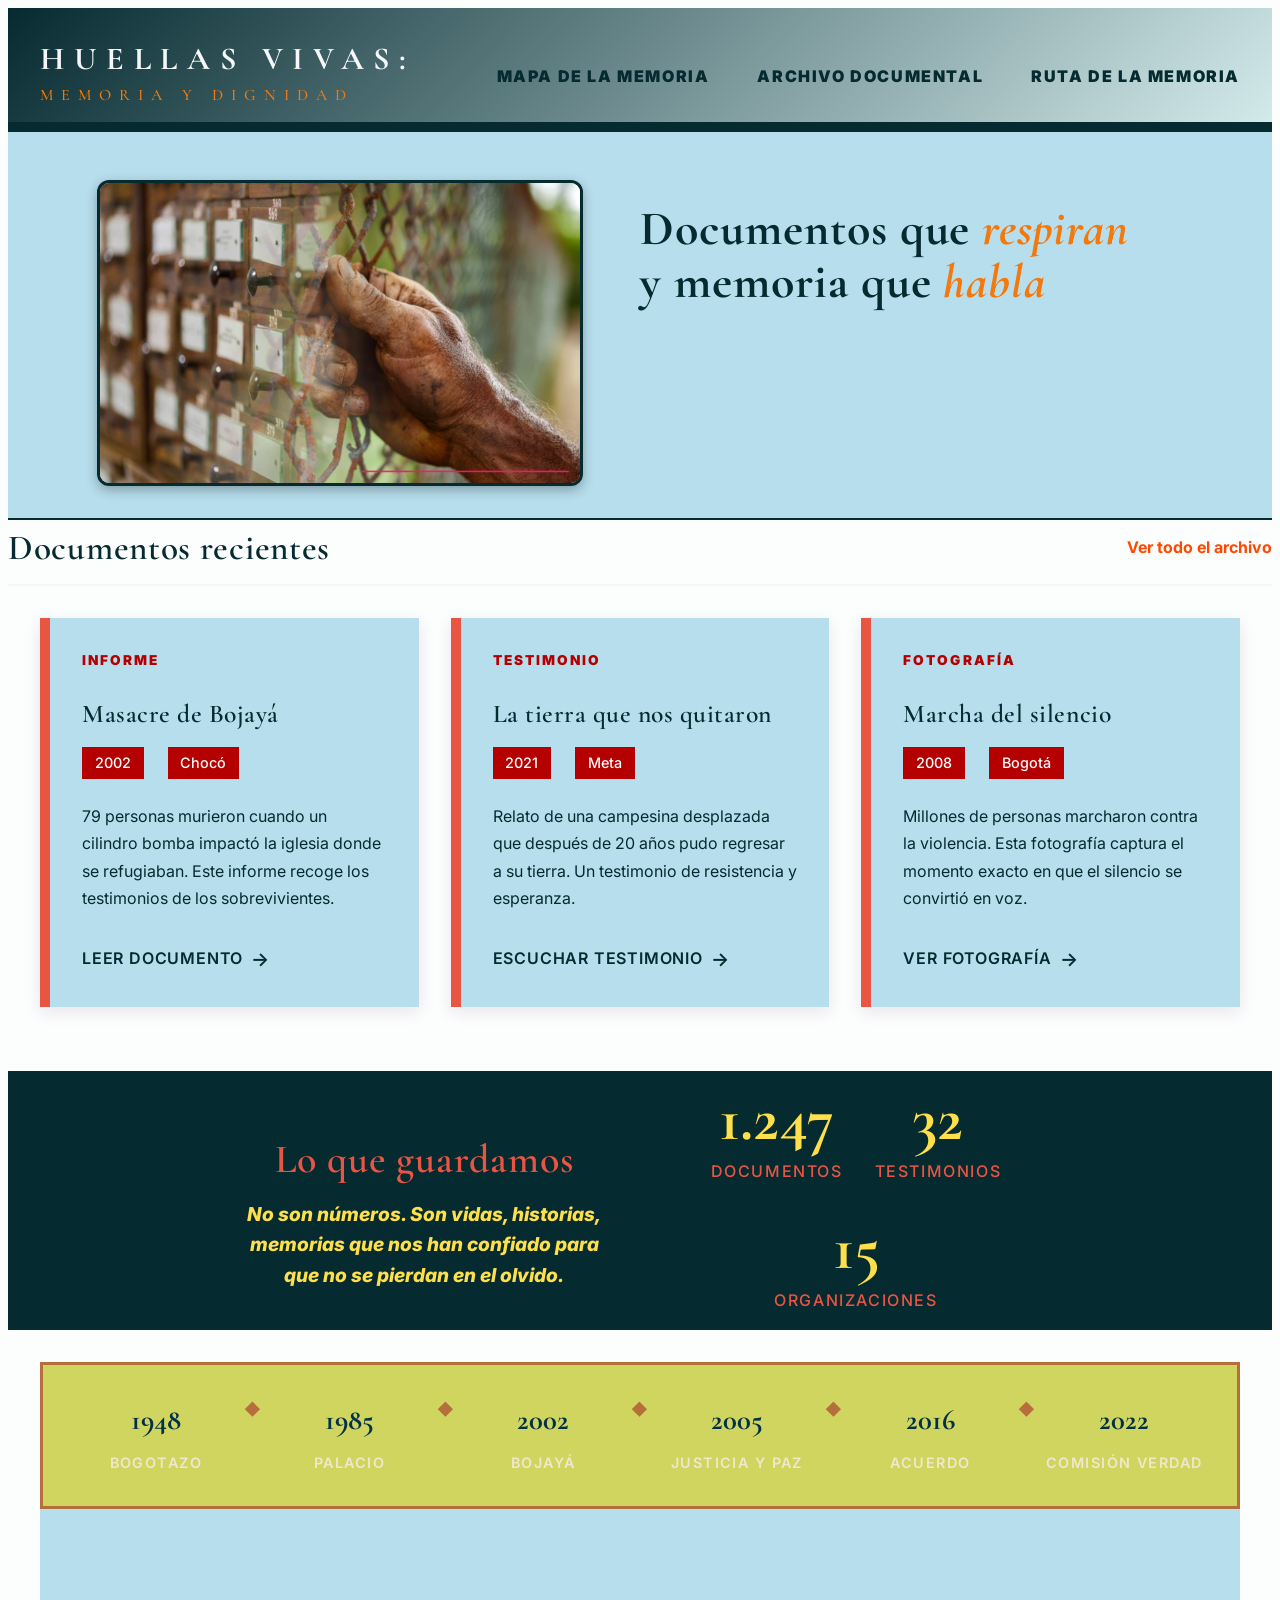
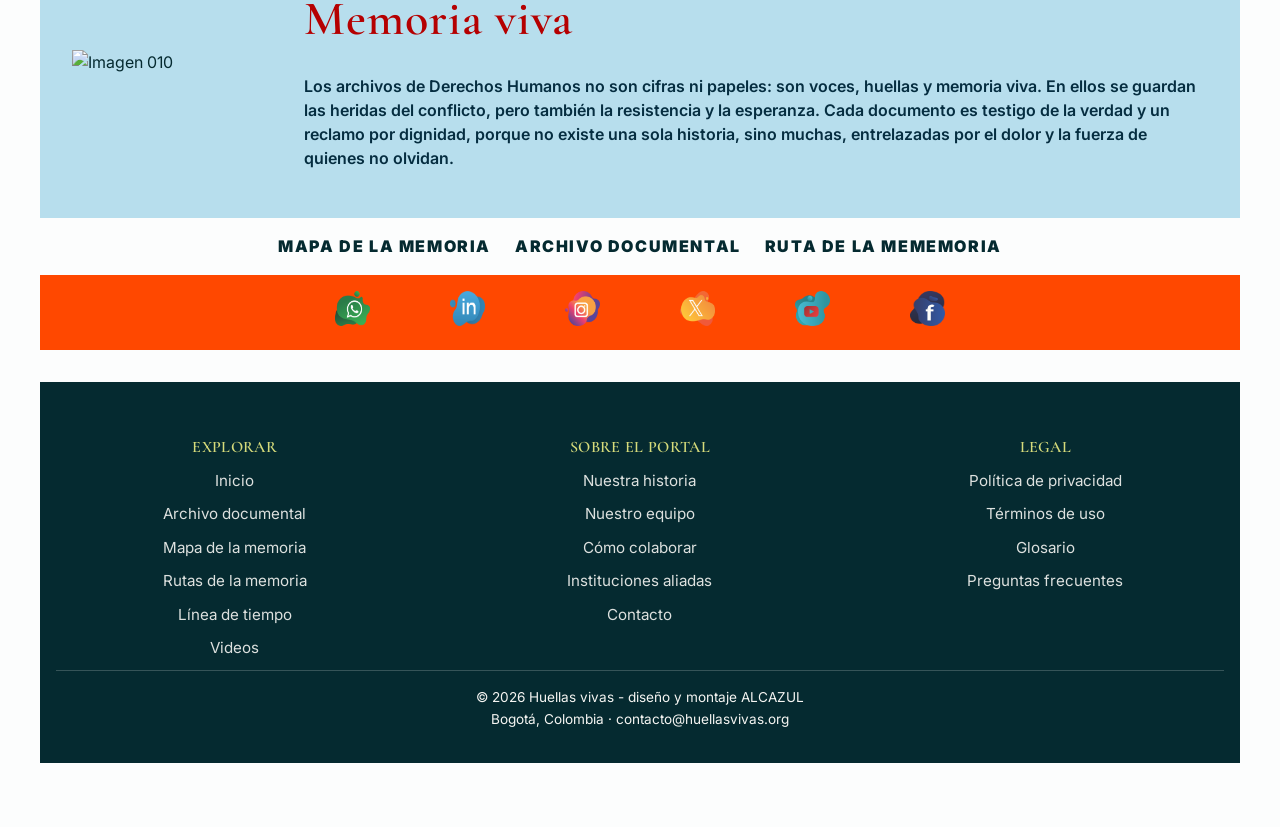
==== index.html @ dc78fbd4 "Add files via upload" ====
<!DOCTYPE html>
<html lang="es">
<head>
    <meta charset="UTF-8">
    <meta name="viewport" content="width=device-width, initial-scale=1.0">
    <title>HUELLAS VIVAS:· memoria y dignidad</title>
      <!-- Aquí SE ENLAZA archivo externo de estilos -->
    <link rel="stylesheet" href="css/estilo.css">

    <!-- Fuentes -->
    <link rel="preconnect" href="https://fonts.googleapis.com">
    <link rel="preconnect" href="https://fonts.gstatic.com" crossorigin>
    <link href="https://fonts.googleapis.com/css2?family=Cormorant+Garamond:wght@400;500;600;700&family=Inter:wght@400;500;600&display=swap" rel="stylesheet">
    

</head>
<body>
<header>
    <div class="logo">
        HUELLAS VIVAS:
        <span>memoria y dignidad</span>
    </div>
    <nav>
        <ul>
            <li><a href="MAPA_MEMORIA.html">MAPA DE LA MEMORIA</a></li>
            <li><a href="ARCHIVO_DOCUMENTAL.html">ARCHIVO DOCUMENTAL</a></li>
            <li><a href="RUTA_MEMORIA.html">RUTA DE LA MEMORIA</a></li>
            
            
        </ul>
    </nav>
</header>

<!-- seccion 1 imagen y tetxo  -->
<section class="hero">
  <div id="contenedor">
    <div>
      <p>
        <img src="assets/imagenes/000.jpg" alt="Imagen portada"
             style="width:80%; height:auto; display:block; margin:0 auto;
                    border:3px solid #052a30; border-radius:12px;
                    box-shadow:0 4px 12px rgba(0,0,0,0.3);
                    transition:transform 0.4s, box-shadow 0.4s;"
             onmouseover="this.style.transform='scale(1.05)'; this.style.boxShadow='0 8px 20px rgba(0,0,0,0.4)'"
             onmouseout="this.style.transform='scale(1)'; this.style.boxShadow='0 4px 12px rgba(0,0,0,0.3)'">
      </p>
    </div>
    <div class="hero-col hero-titulo">
      <h1>Documentos que <i>respiran</i><br> y memoria que <i>habla</i></h1>
    </div>
  </div>
</section>

<style>
.hero {
  background: #b7deed;
  padding: 2rem 2rem 1rem 2rem;
  max-width: 1400px;
  margin: 0 auto;
  display: flex;
  justify-content: space-between;
  align-items: flex-end;
  border-bottom: 2px solid #052a30;
}
</style>



<!-- seccion documentos recientes -->
<section class="documentos-recientes" style="margin-bottom:1rem; padding-bottom:1rem;">
  <!-- Encabezado con título a la izquierda y enlace a la derecha -->
  <div style="display:flex; justify-content:space-between; align-items:center;">
    <h2 style="margin:0;">Documentos recientes</h2>
    <a href="ARCHIVO_DOCUMENTAL.html" style="text-decoration:none; font-weight:bold; color:#ff4800;">
      Ver todo el archivo
    </a>
  </div>

  <!-- Línea blanca debajo -->
  <div style="border-bottom:2px solid #f5f5f2; margin:0.5rem 0;"></div>
        
        <div class="grid-documentos" 
     style="display:grid; grid-template-columns:repeat(3, 1fr); gap:2rem; max-width:1200px; margin:2rem auto;">
    
    <article class="tarjeta-papel">
        <div class="tipo-documento">Informe</div>
        <h3>Masacre de Bojayá</h3>
        <div class="metadata">
            <span>2002</span>
            <span>Chocó</span>
        </div>
        <p class="descripcion">79 personas murieron cuando un cilindro bomba impactó la iglesia donde se refugiaban. Este informe recoge los testimonios de los sobrevivientes.</p>
        <a href="#" class="enlace-documento">leer documento</a>
    </article>
    
    <article class="tarjeta-papel">
        <div class="tipo-documento">Testimonio</div>
        <h3>La tierra que nos quitaron</h3>
        <div class="metadata">
            <span>2021</span>
            <span>Meta</span>
        </div>
        <p class="descripcion">Relato de una campesina desplazada que después de 20 años pudo regresar a su tierra. Un testimonio de resistencia y esperanza.</p>
        <a href="#" class="enlace-documento">escuchar testimonio</a>
    </article>
    
    <article class="tarjeta-papel">
        <div class="tipo-documento">Fotografía</div>
        <h3>Marcha del silencio</h3>
        <div class="metadata">
            <span>2008</span>
            <span>Bogotá</span>
        </div>
        <p class="descripcion">Millones de personas marcharon contra la violencia. Esta fotografía captura el momento exacto en que el silencio se convirtió en voz.</p>
        <a href="#" class="enlace-documento">ver fotografía</a>
    </article>
</div>

    </section>


<section class="memoria" style="margin-top:0; margin-bottom:1rem; padding:1rem 0; text-align:center;">
  <div class="memoria-contenido" style="max-width:800px; margin:0 auto;">
    
    <!-- Texto centrado -->
    <div class="memoria-texto" style="margin-bottom:1rem;">
      <h2 style="margin-bottom:0.5rem;">Lo que guardamos</h2>
      <p style="margin:0;">
        No son números. Son vidas, historias, memorias que nos han confiado para que no se pierdan en el olvido.
      </p>
    </div>
    
    <!-- Cifras centradas en fila -->
    <div class="memoria-cifras" style="display:flex; justify-content:center; gap:2rem; flex-wrap:wrap;">
      <div class="cifra-item" style="text-align:center;">
        <div class="cifra-numero" style="font-size:4rem; font-weight:bold;">1.247</div>
        <div class="cifra-etiqueta">documentos</div>
      </div>
      <div class="cifra-item" style="text-align:center;">
        <div class="cifra-numero" style="font-size:4rem; font-weight:bold;">32</div>
        <div class="cifra-etiqueta">testimonios</div>
      </div>
      <div class="cifra-item" style="text-align:center;">
        <div class="cifra-numero" style="font-size:4rem; font-weight:bold;">15</div>
        <div class="cifra-etiqueta">organizaciones</div>
      </div>
    </div>
    
  </div>
</section>


   <section class="timeline-simple" style="margin-top:0; padding-top:1rem;">
        <div class="hitos">
            <div class="hito">
                <div class="hito-ano">1948</div>
                <div class="hito-desc">Bogotazo</div>
            </div>
            <div class="hito">
                <div class="hito-ano">1985</div>
                <div class="hito-desc">Palacio</div>
            </div>
            <div class="hito">
                <div class="hito-ano">2002</div>
                <div class="hito-desc">Bojayá</div>
            </div>
            <div class="hito">
                <div class="hito-ano">2005</div>
                <div class="hito-desc">Justicia y Paz</div>
            </div>
            <div class="hito">
                <div class="hito-ano">2016</div>
                <div class="hito-desc">Acuerdo</div>
            </div>
            <div class="hito">
                <div class="hito-ano">2022</div>
                <div class="hito-desc">Comisión Verdad</div>
            </div>
        </div>

<section class="two-col-after-timeline" 
style="display:flex; flex-wrap:wrap; gap:2rem; align-items:center; background-color:#b7deed; padding:2rem;">

  <!-- Columna 1: Imagen con efecto hover -->
  <div class="col image-col" style="flex:1; max-width:200px; overflow:hidden;">
    <img src="assets/imagenes/010.jpg" alt="Imagen 010" 
         style="width:100%; height:auto; display:block; transition:transform 0.5s;" 
         onmouseover="this.style.transform='scale(1.05)'" 
         onmouseout="this.style.transform='scale(1)'" />
  </div>

  <!-- Columna 2: Texto -->
  <div class="col text-col" style="flex:2; color:#023047;">
    <h2 style="font-family:'Cormorant Garamond', serif; font-size:3rem; ; color:#b50001; margin-bottom:1rem;">
      Memoria viva
    </h2>
    <p style="font-size:1rem; line-height:1.5; ; color:#052d40; font-weight:600;">
     Los archivos de Derechos Humanos no son cifras ni papeles: son voces, huellas y memoria viva. 
     En ellos se guardan las heridas del conflicto, pero también la resistencia y la esperanza. 
     Cada documento es testigo de la verdad y un reclamo por dignidad, porque no existe una sola historia, sino muchas, entrelazadas por el dolor y la fuerza de quienes no olvidan.
    </p>
  </div>
</section>

  </div>

<section>

<nav class="barra-navegacion" style="text-align:center; margin:1rem 0;">
  <ul style="display:inline-flex; gap:1.5rem; list-style:none; padding:0; margin:0;">
    <li><a href="MAPA_MEMORIA.html">MAPA DE LA MEMORIA</a></li>
            <li><a href="ARCHIVO_DOCUMENTAL.html">ARCHIVO DOCUMENTAL</a></li>
            <li><a href="RUTA_MEMORIA.html">RUTA DE LA MEMEMORIA</a></li>
  </ul>
</nav>

<section style="padding:1rem; background:#ff4800;">
  <div style="display:flex; justify-content:center; align-items:center; gap:5rem;">
<a href="https://wa.me/tu-numero" target="_blank">
    <img src="assets/iconos/whats.png" alt="WhatsApp" style="width:35px; height:35px; transition:transform 0.3s;"
         onmouseover="this.style.transform='scale(1.2)'" 
         onmouseout="this.style.transform='scale(1)'">
</a>
   
<a href="https://www.linkedin.com/in/tu-perfil" target="_blank">
 <img src="assets/iconos/linkedin.png" alt="LinkedIn" style="width:35px; height:35px; transition:transform 0.3s;"
         onmouseover="this.style.transform='scale(1.2)'" 
         onmouseout="this.style.transform='scale(1)'">
</a>
<a href="https://www.instagram.com/tu-perfil" target="_blank">
    <img src="assets/iconos/insta.png" alt="Instagram" style="width:35px; height:35px; transition:transform 0.3s;"
         onmouseover="this.style.transform='scale(1.2)'" 
         onmouseout="this.style.transform='scale(1)'">
</a>
<a href="https://twitter.com/tu-perfil" target="_blank">
    <img src="assets/iconos/x.png" alt="X" style="width:35px; height:35px; transition:transform 0.3s;"
         onmouseover="this.style.transform='scale(1.2)'" 
         onmouseout="this.style.transform='scale(1)'">
</a>
<a href="https://www.youtube.com/tu-canal" target="_blank">
    <img src="assets/iconos/youtube.png" alt="YouTube" style="width:35px; height:35px; transition:transform 0.3s;"
         onmouseover="this.style.transform='scale(1.2)'" 
         onmouseout="this.style.transform='scale(1)'">
</a>
<a href="https://www.facebook.com/tu-perfil" target="_blank">
    <img src="assets/iconos/face.png" alt="Facebook" style="width:35px; height:35px; transition:transform 0.3s;"
         onmouseover="this.style.transform='scale(1.2)'" 
         onmouseout="this.style.transform='scale(1)'">
</a>
  </div>
</section>




<footer style="margin-top:2rem; padding:2rem 1rem;">
  <div class="footer-contenido" 
       style="max-width:1400px; margin:0 auto; display:flex; flex-wrap:wrap; justify-content:center; gap:3rem; text-align:center;">
    

    <!-- Bloque Explorar -->
    <div class="footer-enlaces" style="flex:1; min-width:200px;">
      <h4 style="margin-bottom:0.5rem; font-size:1rem; color: #d6db7b;;">EXPLORAR</h4>
      <ul style="list-style:none; padding:0; margin:0; line-height:1.4;">
        <li><a href="#">Inicio</a></li>
        <li><a href="#">Archivo documental</a></li>
        <li><a href="#">Mapa de la memoria</a></li>
        <li><a href="#">Rutas de la memoria</a></li>
        <li><a href="#">Línea de tiempo</a></li>
        <li><a href="#">Videos</a></li>
      </ul>
    </div>
    
    <!-- Bloque Sobre el proyecto -->
    <div class="footer-enlaces" style="flex:1; min-width:200px;">
      <h4 style="margin-bottom:0.5rem; font-size:1rem; color:#d6db7b;">SOBRE EL PORTAL</h4>
      <ul style="list-style:none; padding:0; margin:0; line-height:1.4;">
        <li><a href="#">Nuestra historia</a></li>
        <li><a href="#">Nuestro equipo</a></li>
        <li><a href="#">Cómo colaborar</a></li>
        <li><a href="#">Instituciones aliadas</a></li>
        <li><a href="#">Contacto</a></li>
      </ul>
    </div>
    
    <!-- Bloque Legal -->
    <div class="footer-enlaces" style="flex:1; min-width:200px;">
      <h4 style="margin-bottom:0.5rem; font-size:1rem; color:#d6db7b;">LEGAL</h4>
      <ul style="list-style:none; padding:0; margin:0; line-height:1.4;">
        <li><a href="#">Política de privacidad</a></li>
        <li><a href="#">Términos de uso</a></li>
        <li><a href="#">Glosario</a></li>
        <li><a href="#">Preguntas frecuentes</a></li>
      </ul>
    </div>
  </div>
  
  <!-- Copyright -->
  <div class="footer-copyright" 
       style="max-width:1400px; margin:0 auto; text-align:center; color:#f5f5f2;padding-top:1rem; border-top:1px solid rgba(248,248,247,0.2); font-size:0.85rem;">
    <p style="margin:0;">© 2026 Huellas vivas - diseño y montaje ALCAZUL</p>
    <p style="margin:0;">Bogotá, Colombia · contacto@huellasvivas.org</p>
  </div>
</footer>




</body>
</html>
---- css/estilo.css ----
<style>
        * {
            margin: 0;
            padding: 0;
            box-sizing: border-box;
        }
        
        body {
            background-color: #fcfdfd;
            color: #052a30;
            font-family: 'Inter', sans-serif;
            font-weight: 400;
            line-height: 1.6;
            font-size: 16px;
        }
        
        h1, h2, h3, h4, .logo, .firma {
            font-family: 'Cormorant Garamond', serif;
            font-weight: 600;
            letter-spacing: 0.02em;
            color: #052a30;
        }
        
        h1 {
            font-size: 3rem;
            font-weight: 700;
            line-height: 1.1;
        }
        
        h2 {
            font-size: 2.2rem;
            font-weight: 600;
            margin-bottom: 1.5rem;
        }
        
        /* HEADER */
        header {
            background: linear-gradient(135deg, #052a30, #d3eaeb); /* degradado diagonal */
            padding: 2rem 2rem 1rem 2rem;
            max-width: 1400px;
            margin: 0 auto;
            display: flex;
            justify-content: space-between;
            align-items: flex-end;
            border-bottom: 10px solid #052a30;
        }
        
        .logo {
            font-size: 2rem;
            text-transform: uppercase;
            letter-spacing: 0.3em;
            color: #f5f7f8;
            line-height: 1.2;
            font-weight: 700;
        }
        
        .logo span {
            display: block;
            font-size: 1rem;
            letter-spacing: 0.5em;
            color: #f4790d;
            margin-top: 0.5rem;
            font-weight: 500;
        }
        
        nav ul {
            display: flex;
            gap: 3rem;
            list-style: none;
        }
        
        nav ul li a {
            text-decoration: none;
            color: #052a30;
            font-size: 1rem;
            letter-spacing: 0.1em;
            text-transform: uppercase;
            font-weight: 900;
            transition: color 0.3s;
            padding-bottom: 0.5rem;
            border-bottom: 2px solid transparent;
        }
        
        nav ul li a:hover {
            color: #f4790d;
            border-bottom-color: #743804;
        }
        
        /* HERO */
        .hero {
/* HERO */
.hero {
  display: flex;              /* activa el modo columnas */
  flex-wrap: nowrap;          /* evita que el texto se vaya debajo */
  align-items: center;        /* centra verticalmente */
  justify-content: center;    /* centra horizontalmente */
  gap: 2rem;                  /* espacio entre columnas */
  padding: 2rem;
  background: linear-gradient(135deg, #274a68, #3c9a9e); /* fondo degradado */
}

.hero-col {
  flex: 1;                    /* cada columna ocupa la mitad */
  min-width: 300px;
}

.hero-imagen {
  max-width: 500px;           /* limita el tamaño de la imagen */
  text-align: center;
}

.hero-imagen img {
  width: 100%;
  height: auto;
  border: 1px solid #fafbf9;
  transition: transform 0.5s;
}

.hero-imagen img:hover {
  transform: scale(1.05);
}

.hero-titulo {
  color: #fafbf9;              /* texto claro sobre fondo */
}

.hero-titulo h1 {
  max-width: 800px;
}

.hero-titulo h1 i {
  font-style: italic;
  color: #f4790d;
  font-weight: 700;
}

/* Responsive: en móviles se apilan */
@media (max-width: 768px) {
  .hero {
    flex-direction: column;
  }
}


        }
        
        .hero-titulo {
            flex: 2;
            min-width: 300px;
        }
        
        .hero-titulo h1 {
            max-width: 800px;
        }
        
        .hero-titulo h1 i {
            font-style: italic;
            color: #c0dedf;
            font-weight: 700;
        }
        
        .hero-firma {
            flex: 1;
            min-width: 200px;
            text-align: right;
            border-left: 5px solid #cfd55f;
            padding-left: 2rem;
        }
        
        .hero-firma p {
            font-family: 'Cormorant Garamond', serif;
            font-size: 1.3rem;
            color: #cfd55f;
            font-style: italic;
            margin-bottom: 1rem;
            font-weight: 500;
        }
        
        .firma-linea {
            width: 80px;
            height: 2px;
            background-color: #052a30;
            margin: 1rem 0 1rem auto;
        }
        
        /* BÚSQUEDA */
        .busqueda {
            max-width: 1400px;
            margin: 2rem auto;
            padding: 0 2rem;
            display: flex;
            gap: 1rem;
            flex-wrap: wrap;
            justify-content: flex-end;
        }
        
        .busqueda input {
            background: #c56c06;
            border: 1px solid #B76E3D;
            padding: 1rem 1.5rem;
            width: 350px;
            font-family: 'Inter', sans-serif;
            font-weight: 400;
            font-size: 1rem;
            color: #ca9427;
        }
        
        .busqueda input::placeholder {
            color: #B76E3D;
            font-style: italic;
            opacity: 0.7;
        }
        
        .busqueda button {
            background: #B76E3D;
            border: none;
            color: #ca720d;
            padding: 1rem 2.5rem;
            cursor: pointer;
            font-family: 'Inter', sans-serif;
            font-weight: 600;
            letter-spacing: 0.1em;
            text-transform: uppercase;
            font-size: 0.9rem;
            transition: all 0.3s;
            border: 1px solid #B76E3D;
        }
        
        .busqueda button:hover {
            background: #5D3A1A;
            border-color: #5D3A1A;
        }
        
        /* DOCUMENTOS */
        .documentos {
            max-width: 1400px;
            margin: 4rem auto;
            padding: 0 2rem;
        }
        
        .documentos-header {
            display: flex;
            justify-content: space-between;
            align-items: baseline;
            margin-bottom: 3rem;
            border-bottom: 2px solid #fdfbfa;
            padding-bottom: 1rem;
        }
        
        .documentos-header h2 {
            margin-bottom: 0;
        }
        
        .documentos-header a {
            text-decoration: none;
            color: #cfd55f;
            font-size: 1rem;
            letter-spacing: 0.1em;
            text-transform: uppercase;
            font-weight: 600;
            transition: color 0.3s;
        }
        
        .documentos-header a:hover {
            color: #9ced21;
        }
        
        .grid-documentos {
            display: grid;
            grid-template-columns: repeat(auto-fill, minmax(350px, 1fr));
            gap: 2rem;
        }
        
        .tarjeta-papel {
            background-color: #b7deed;
            padding: 2rem;
            box-shadow: 0 5px 15px rgba(61, 26, 93, 0.1);
            border-left: 10px solid #e95543;
            transition: all 0.3s;
        }
        
        .tarjeta-papel:hover {
            transform: translateY(-5px);
            box-shadow: 0 10px 25px rgba(7, 14, 73, 0.15);
            border-left-width: 6px;
        }
        
        .tipo-documento {
            font-size: 0.85rem;
            text-transform: uppercase;
            letter-spacing: 0.15em;
            color: #b50001;
            margin-bottom: 1rem;
            font-weight: 900;
        }
        
        .tarjeta-papel h3 {
            font-size: 1.6rem;
            font-weight: 600;
            margin-bottom: 1rem;
            line-height: 1.3;
            color: #052a30;
        }
        
        .metadata {
            display: flex;
            gap: 1.5rem;
            margin-bottom: 1.5rem;
            font-size: 0.9rem;
            color: #fbfbfb;
            font-weight: 500;
        }
        
        .metadata span {
            background-color: #b50001;
            padding: 0.3rem 0.8rem;
        }
        
        .descripcion {
            font-size: 1rem;
            color: #052a30;
            margin-bottom: 2rem;
            line-height: 1.7;
        }
        
        .enlace-documento {
            text-decoration: none;
            color: #052a30;
            font-size: 1rem;
            font-weight: 600;
            display: inline-flex;
            align-items: center;
            gap: 0.5rem;
            transition: gap 0.3s;
            text-transform: uppercase;
            letter-spacing: 0.05em;
        }
        
        .enlace-documento:hover {
            gap: 1rem;
            color: #b50001;
        }
        
        .enlace-documento::after {
            content: '→';
            font-size: 1.2rem;
        }
        
        /* CIFRAS*/
        .memoria {
            max-width: 1400px;
            margin: 6rem auto;
            padding: 4rem 2rem;
            background-color: #052a30;
            position: relative;
        }
        
        .memoria-contenido {
            display: flex;
            flex-wrap: wrap;
            gap: 4rem;
            align-items: center;
        }
        
        .memoria-texto {
            flex: 1;
            min-width: 300px;
        }
        
        .memoria-texto h2 {
            color: #E95543;
            margin-bottom: 1rem;
            font-size: 2.5rem;
        }
        
        .memoria-texto p {
            font-size: 1.2rem;
            color: #ffe04a;
            max-width: 500px;
            font-style: italic;
            font-weight: 800;
        }
        
        .memoria-cifras {
            flex: 1;
            min-width: 300px;
            display: flex;
            flex-wrap: wrap;
            gap: 3rem;
            justify-content: center;
        }
        
        .cifra-item {
            text-align: center;
        }
        
        .cifra-numero {
            font-family: 'Cormorant Garamond', serif;
            font-size: 4rem;
            font-weight: 700;
            color: #ffe04a;
            line-height: 1;
        }
        
        .cifra-etiqueta {
            font-size: 1rem;
            text-transform: uppercase;
            letter-spacing: 0.1em;
            color: #E95543;
            margin-top: 0.5rem;
            font-weight: 500;
        }
        
        /* LÍNEA DE TIEMPO */
        .timeline-simple {
            max-width: 1400px;
            margin: 4rem auto;
            padding: 0 2rem;
        }
        
        .hitos {
            display: flex;
            flex-wrap: wrap;
            gap: 2rem;
            justify-content: space-between;
            background-color: #cfd55f;
            padding: 2rem;
            border: 3px solid #B76E3D;
        }
        
        .hito {
            flex: 1;
            min-width: 100px;
            text-align: center;
            position: relative;
        }
        
        .hito-ano {
            font-family: 'Cormorant Garamond', serif;
            font-size: 1.8rem;
            font-weight: 700;
            color: #023047;
            margin-bottom: 0.5rem;
        }
        
        .hito-desc {
            font-size: 0.9rem;
            text-transform: uppercase;
            letter-spacing: 0.1em;
            color: #F2E7CB;
            font-weight: 600;
        }
        
        .hito:not(:last-child)::after {
            content: '◆';
            position: absolute;
            right: -1.5rem;
            top: 0;
            color: #B76E3D;
            font-size: 1rem;
        }
        
        /* IMAGEN DESTACADA */
        .imagen-destacada {
            max-width: 1400px;
            margin: 4rem auto;
            padding: 0 2rem;
        }
        
        .contenedor-imagen {
            position: relative;
            overflow: hidden;
            box-shadow: 0 20px 30px rgba(176, 97, 23, 0.2);
            border: 10px solid #FDF7F0;
        }
        
        .contenedor-imagen img {
            width: 100%;
            height: auto;
            display: block;
            transition: transform 0.5s;
        }
        
        .contenedor-imagen:hover img {
            transform: scale(1.02);
        }
        
        .pie-imagen {
            text-align: center;
            margin-top: 1rem;
            font-style: italic;
            color: #d26d15;
            font-size: 1rem;
        }
        


#contenedor {
  display: flex;
  flex-direction: row;
  flex-wrap: wrap;
}

#contenedor > div {
  width: 50%;
}

        
        /* FOOTER */
        footer {
            background-color: #052a30;
            color: #B1B3C9;
            margin-top: 4rem;
            padding: 3rem 2rem 1.5rem;
        }
        
        .footer-contenido {
            max-width: 1400px;
            margin: 0 auto;
            display: grid;
            grid-template-columns: repeat(auto-fit, minmax(250px, 1fr));
            gap: 3rem;
            margin-bottom: 3rem;
        }
        
        .footer-logo h3 {
            color: #023047;
            font-size: 1.5rem;
            margin-bottom: 0.5rem;
            font-weight: 700;
        }
        
        .footer-logo p {
            opacity: 0.9;
            font-size: 0.95rem;
            margin-bottom: 1rem;
            color: #023047;
        }
        
        .footer-redes {
            "text-align:center; margin:1rem 0;"
            display: flex;
            gap: 1rem;
            margin-top: 1rem;
        }
        
        .footer-redes a {
            color: #92abb7;
            text-decoration: none;
            background-color: #023047;
            padding: 0.5rem 1rem;
            border-radius: 4px;
            font-size: 0.9rem;
            transition: background-color 0.3s;
            border: 1px solid transparent;
        }
        
        .footer-redes a:hover {
            background-color: #023047;
            border-color: #FDF7F0;
        }
        
        .footer-enlaces h4 {
            color: #023047;
            font-size: 1.2rem;
            margin-bottom: 1rem;
            font-weight: 600;
            font-family: 'Cormorant Garamond', serif;
        }
        
        .footer-enlaces ul {
            list-style: none;
        }
        
        .footer-enlaces li {
            margin-bottom: 0.7rem;
        }
        
        .footer-enlaces a {
            color: #f5f5f2;
            text-decoration: none;
            font-size: 0.95rem;
            transition: color 0.3s;
            opacity: 0.9;
        }
        
        .footer-enlaces a:hover {
            color: #D6DB7B;
            opacity: 1;
        }
        
        .footer-copyright {
            max-width: 1400px;
            margin: 0 auto;
            text-align: center;
            padding-top: 2rem;
            border-top: 1px solid #d5b3b2;
            font-size: 0.9rem;
            opacity: 1;
        }
        
        .footer-copyright p {
            margin-bottom: 0.3rem;
            color: ##023047;
        }
        
        @media (max-width: 768px) {
            header {
                flex-direction: column;
                align-items: flex-start;
                gap: 1rem;
            }
            
            nav ul {
                gap: 1.5rem;
                flex-wrap: wrap;
            }
            
            h1 {
                font-size: 3rem;
            }
            
            .hero {
                flex-direction: column;
                gap: 2rem;
            }
            
            .hero-firma {
                text-align: left;
                border-left: none;
                padding-left: 0;
                border-top: 2px solid #023047;
                padding-top: 2rem;
            }
            
            .firma-linea {
                margin: 1rem 0;
            }
            
            .busqueda {
                justify-content: center;
            }
            
            .busqueda input {
                width: 100%;
            }
            
            .busqueda button {
                width: 100%;
            }
            
            .hitos {
                flex-direction: column;
                gap: 1.5rem;
            }
            
            .hito:not(:last-child)::after {
                display: none;
            }
            
            .footer-contenido {
                grid-template-columns: 1fr;
                gap: 2rem;
            }
        }
    </style>
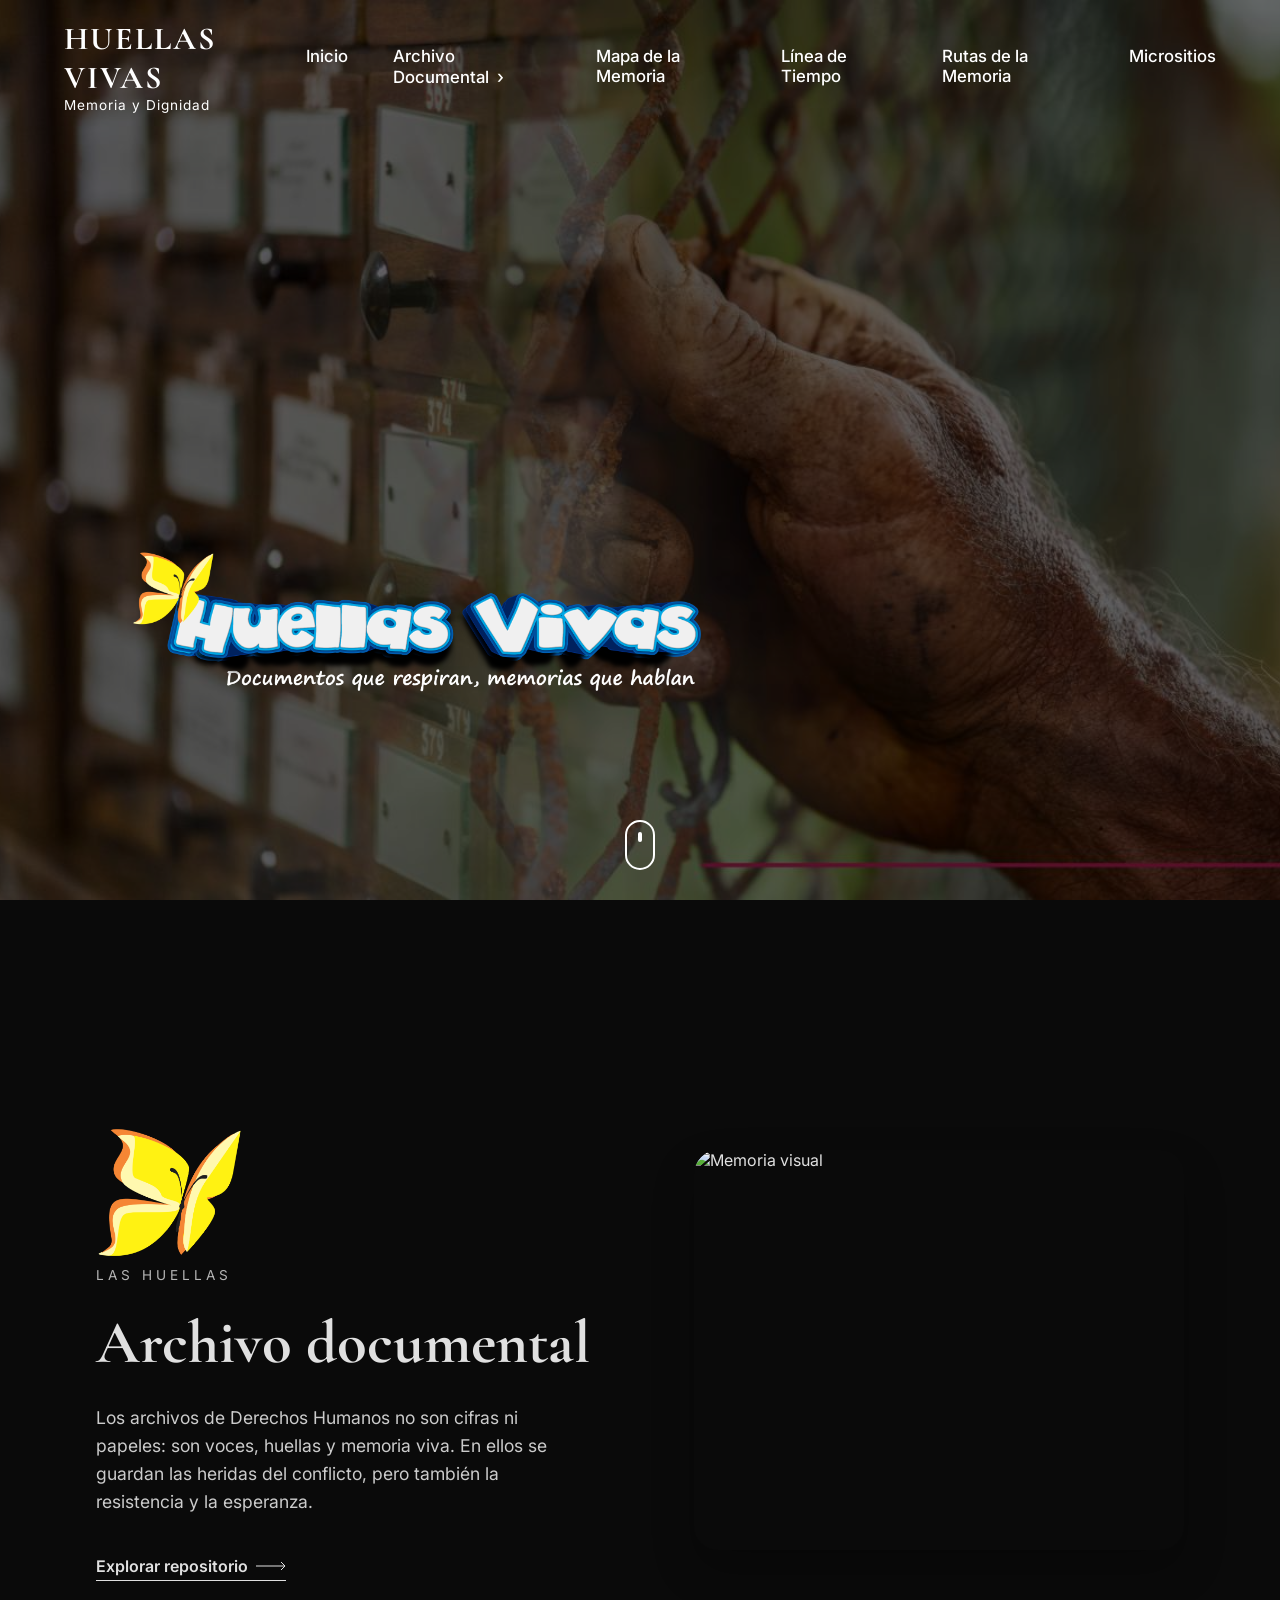
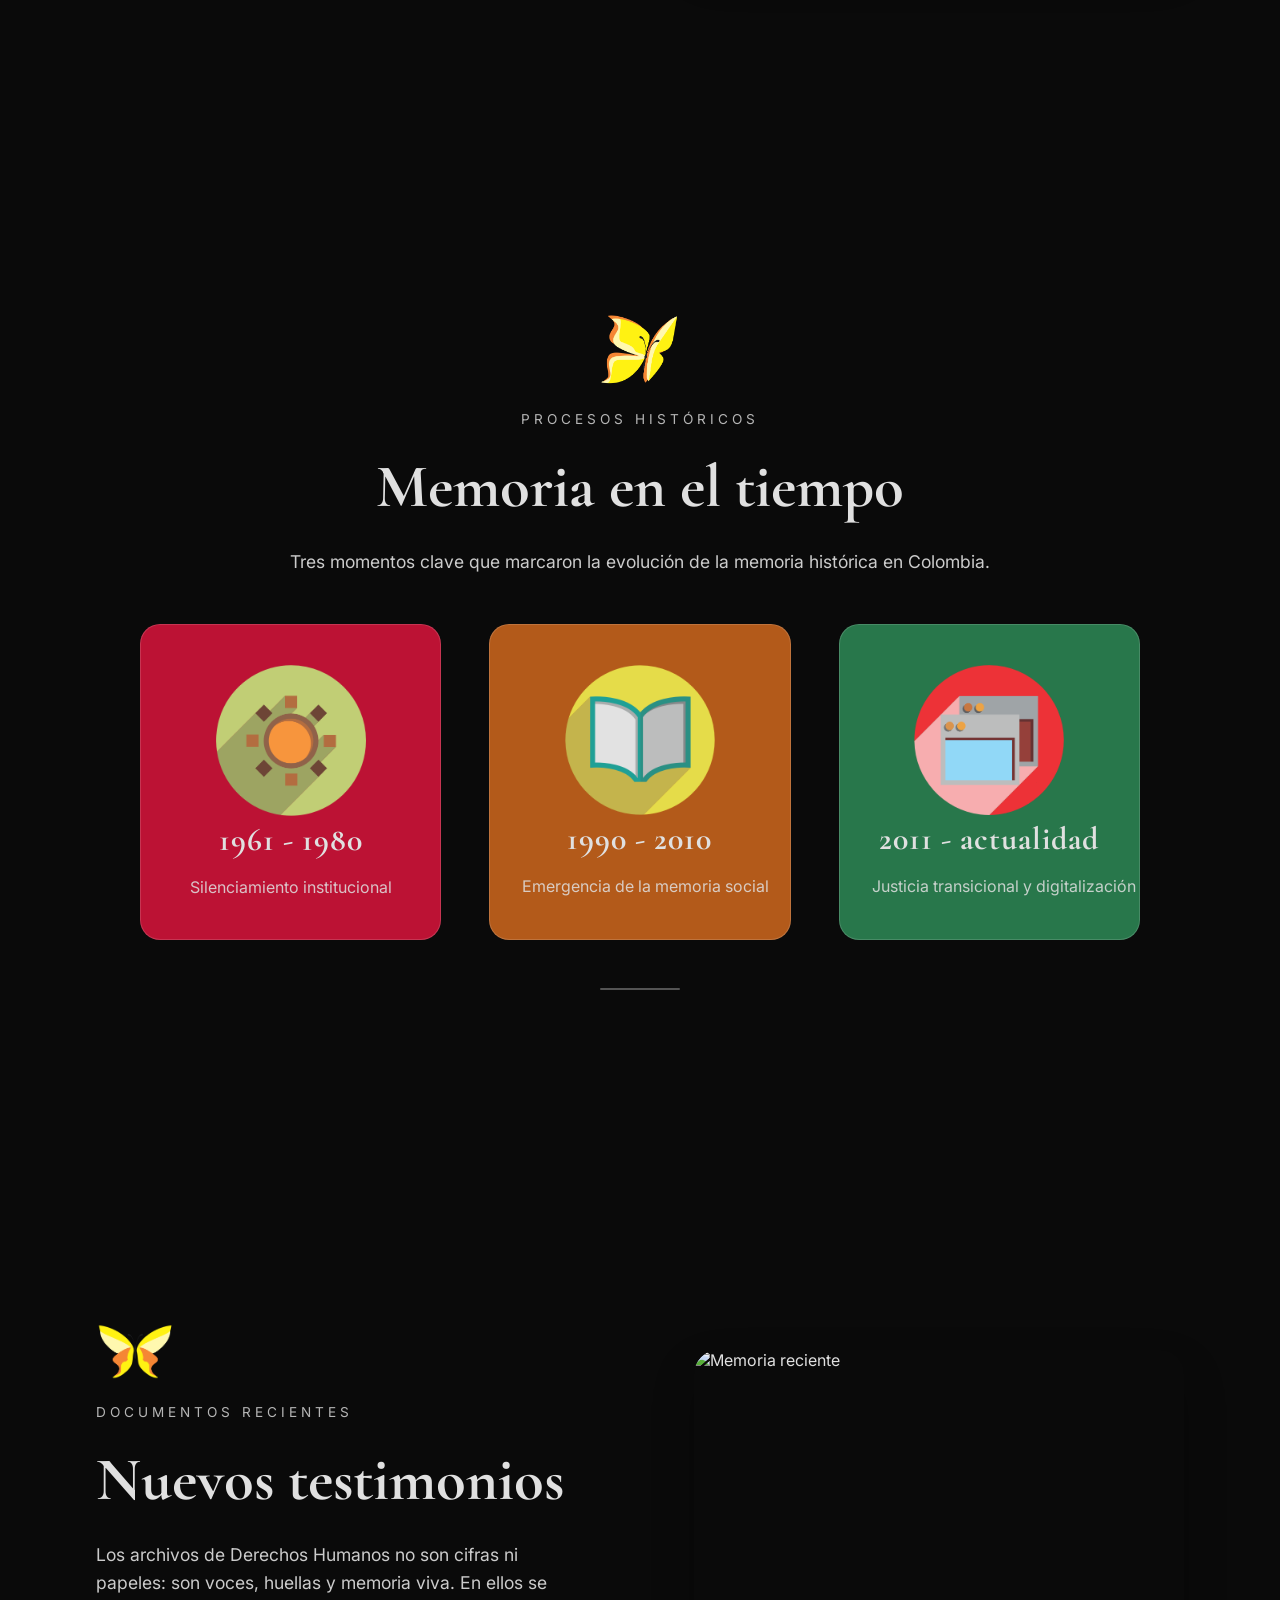
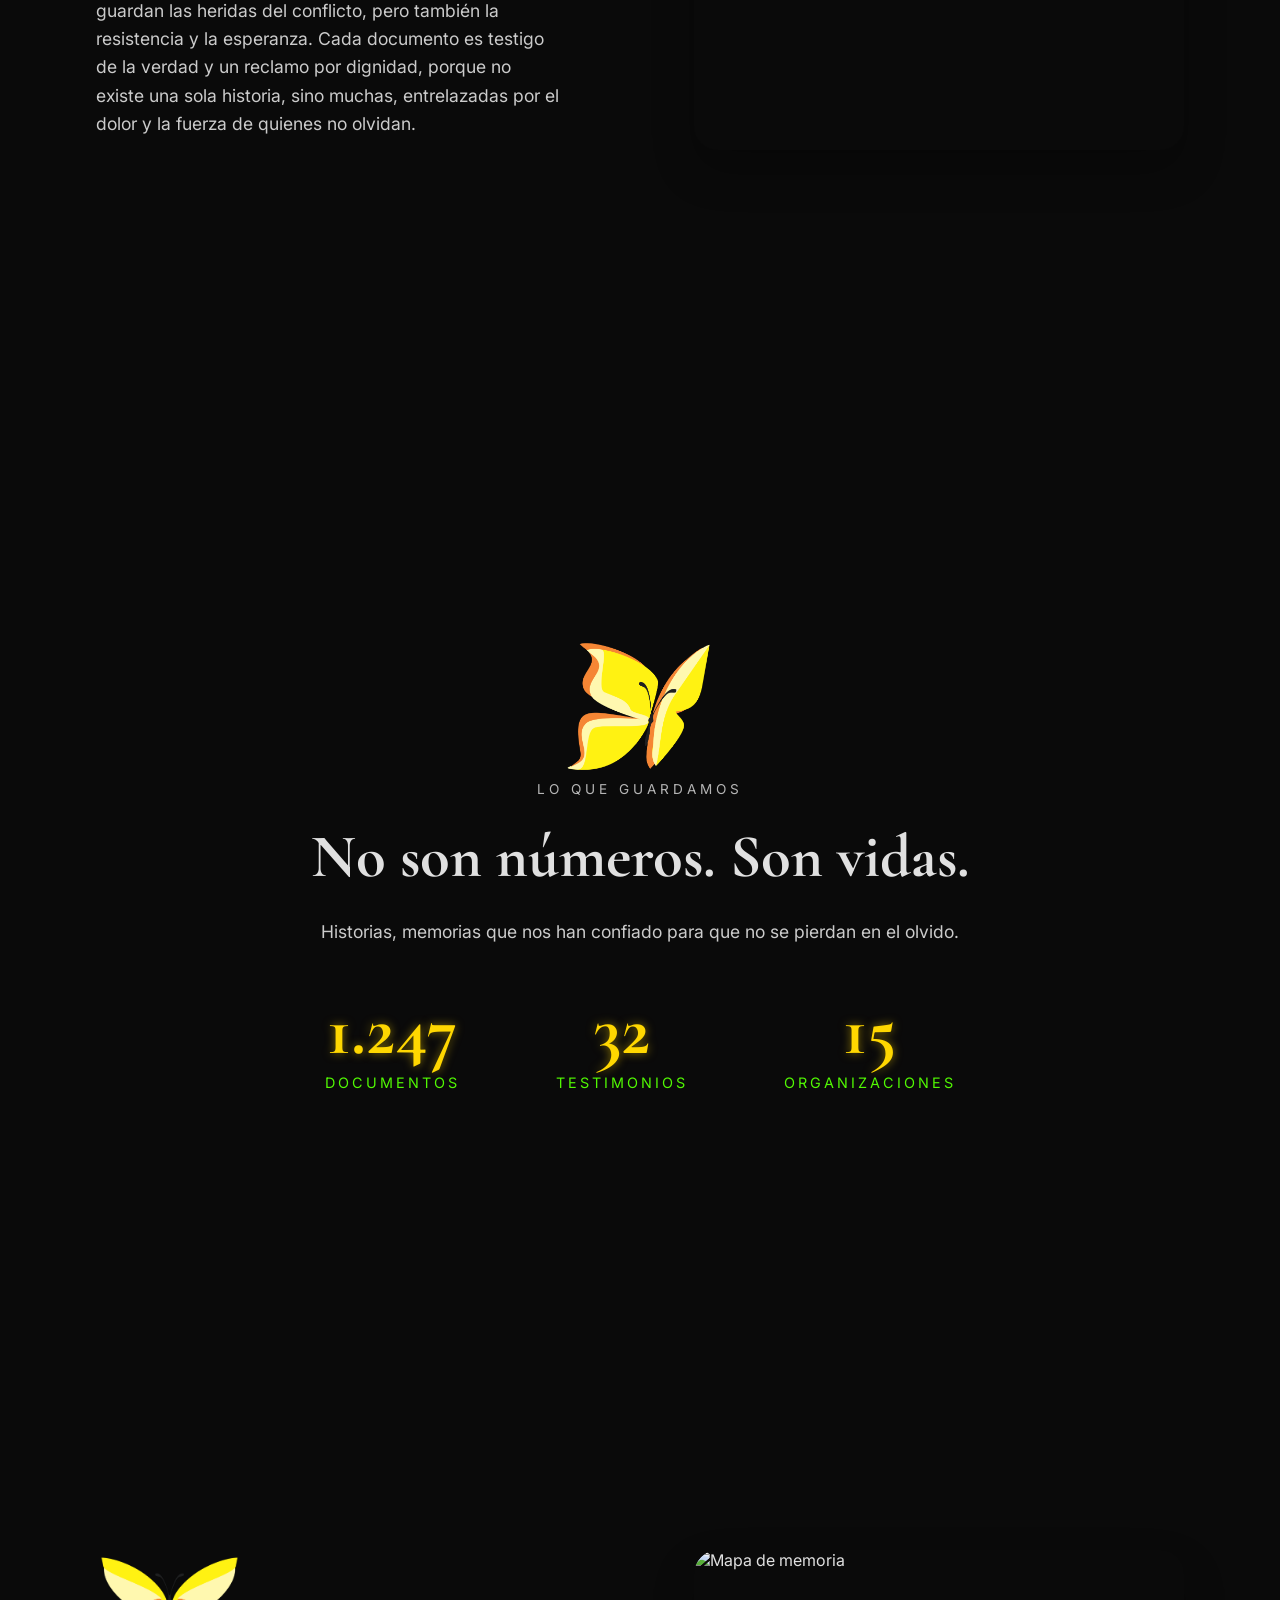
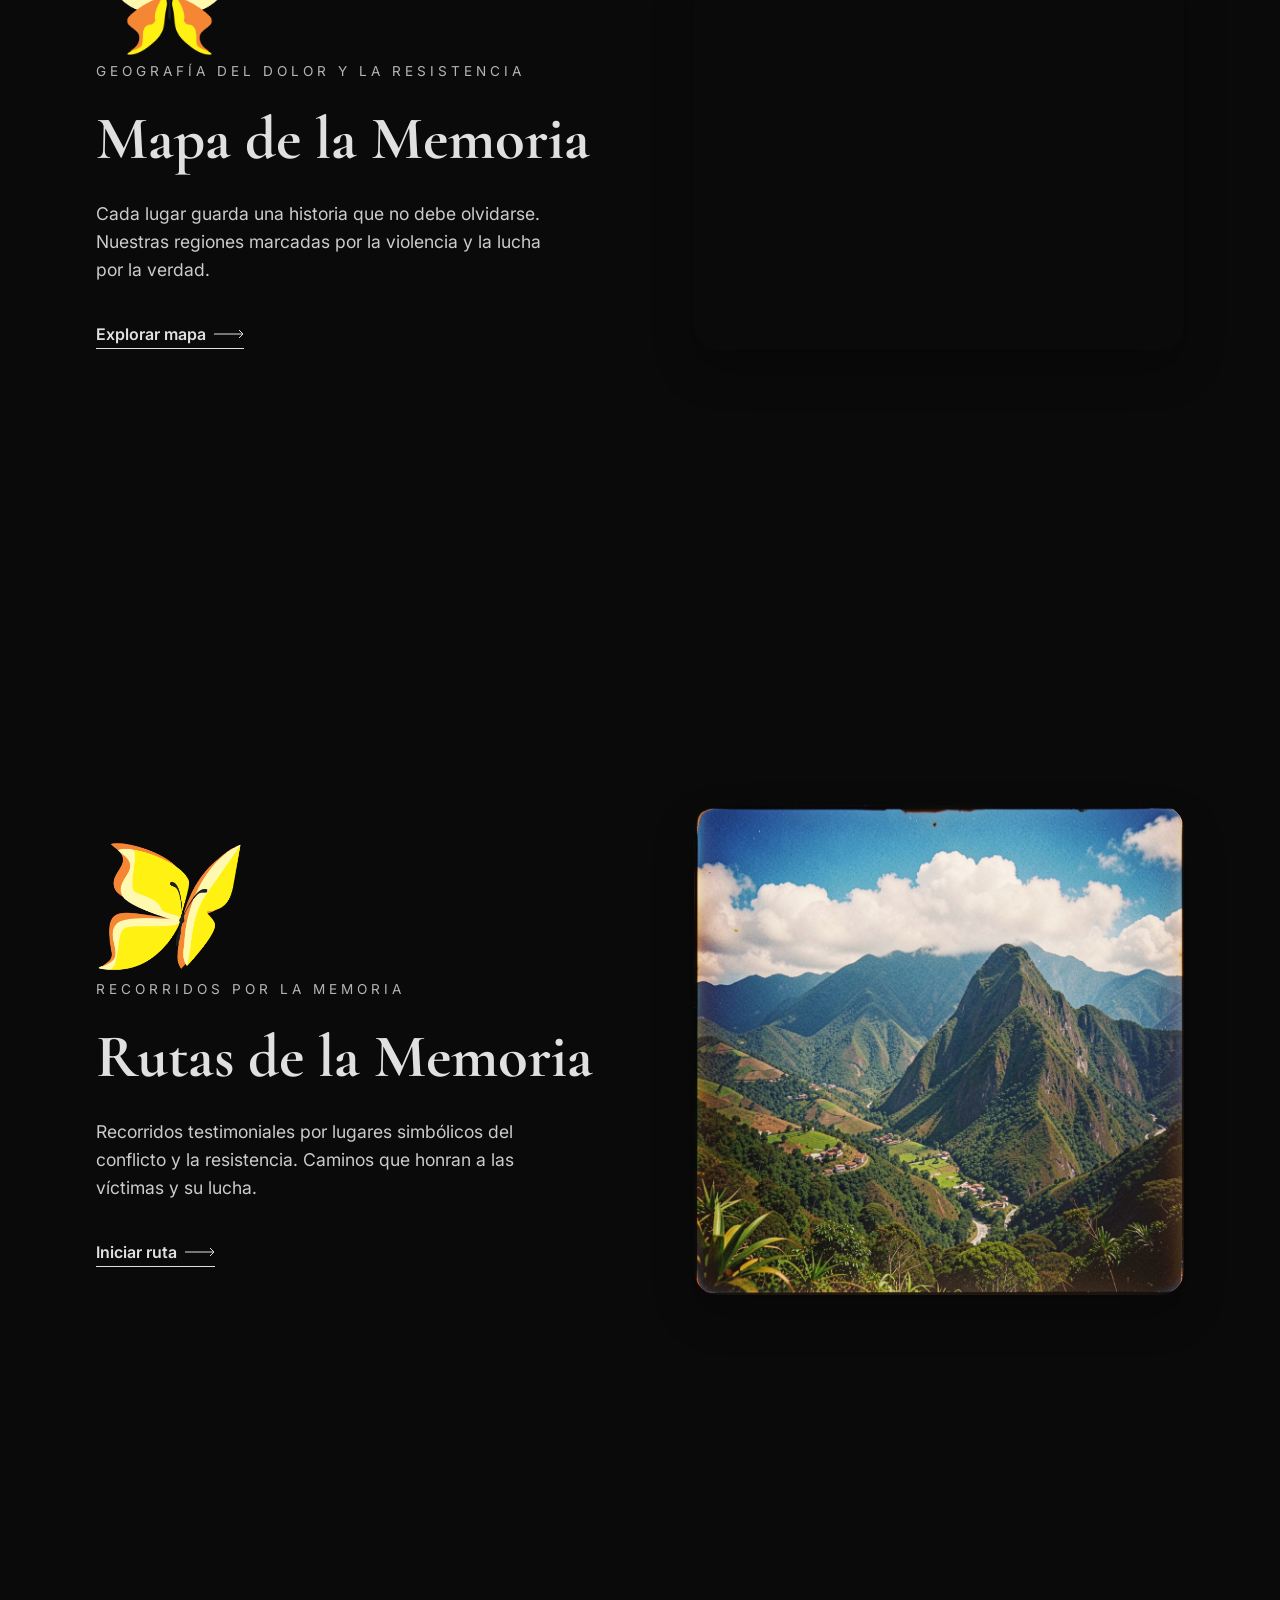
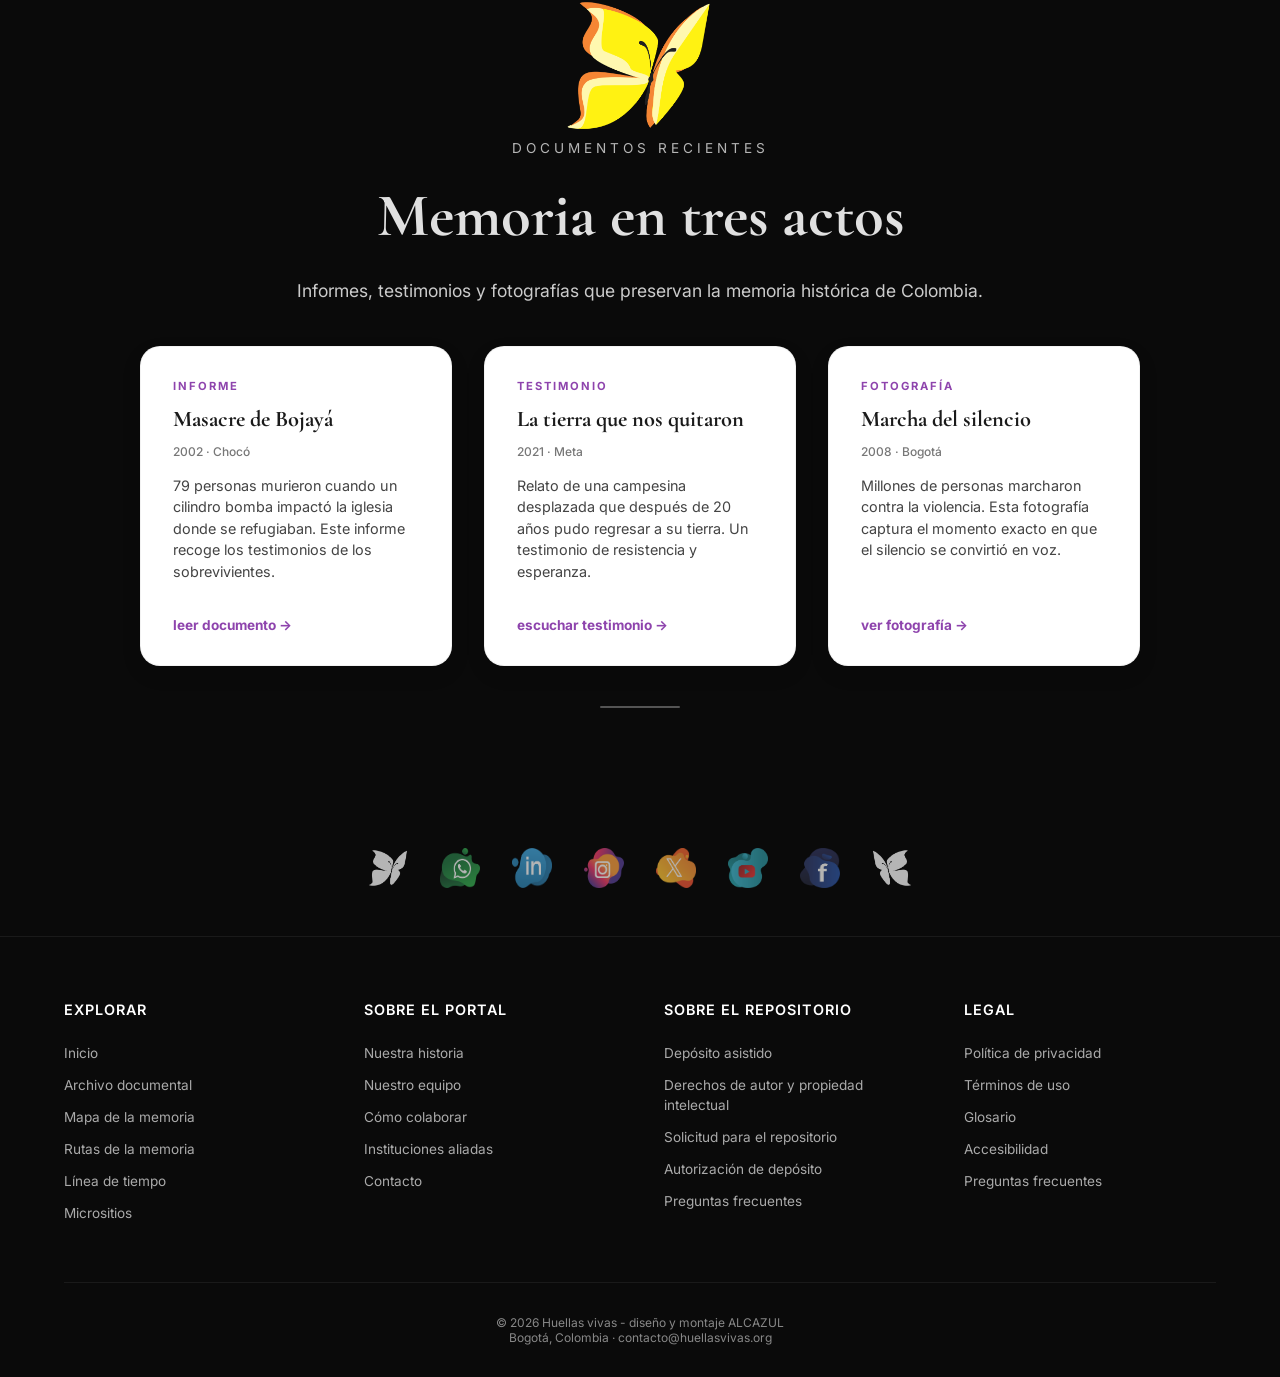
==== commit b6730e95: "Add files via upload" ====
--- a/index.html
+++ b/index.html
@@ -1,310 +1,390 @@
-<!DOCTYPE html>
-<html lang="es">
-<head>
-    <meta charset="UTF-8">
-    <meta name="viewport" content="width=device-width, initial-scale=1.0">
-    <title>HUELLAS VIVAS:· memoria y dignidad</title>
-      <!-- Aquí SE ENLAZA archivo externo de estilos -->
-    <link rel="stylesheet" href="css/estilo.css">
-
-    <!-- Fuentes -->
-    <link rel="preconnect" href="https://fonts.googleapis.com">
-    <link rel="preconnect" href="https://fonts.gstatic.com" crossorigin>
-    <link href="https://fonts.googleapis.com/css2?family=Cormorant+Garamond:wght@400;500;600;700&family=Inter:wght@400;500;600&display=swap" rel="stylesheet">
-    
-
-</head>
-<body>
-<header>
-    <div class="logo">
-        HUELLAS VIVAS:
-        <span>memoria y dignidad</span>
-    </div>
-    <nav>
-        <ul>
-            <li><a href="MAPA_MEMORIA.html">MAPA DE LA MEMORIA</a></li>
-            <li><a href="ARCHIVO_DOCUMENTAL.html">ARCHIVO DOCUMENTAL</a></li>
-            <li><a href="RUTA_MEMORIA.html">RUTA DE LA MEMORIA</a></li>
-            
-            
-        </ul>
-    </nav>
-</header>
-
-<!-- seccion 1 imagen y tetxo  -->
-<section class="hero">
-  <div id="contenedor">
-    <div>
-      <p>
-        <img src="assets/imagenes/000.jpg" alt="Imagen portada"
-             style="width:80%; height:auto; display:block; margin:0 auto;
-                    border:3px solid #052a30; border-radius:12px;
-                    box-shadow:0 4px 12px rgba(0,0,0,0.3);
-                    transition:transform 0.4s, box-shadow 0.4s;"
-             onmouseover="this.style.transform='scale(1.05)'; this.style.boxShadow='0 8px 20px rgba(0,0,0,0.4)'"
-             onmouseout="this.style.transform='scale(1)'; this.style.boxShadow='0 4px 12px rgba(0,0,0,0.3)'">
-      </p>
-    </div>
-    <div class="hero-col hero-titulo">
-      <h1>Documentos que <i>respiran</i><br> y memoria que <i>habla</i></h1>
-    </div>
-  </div>
-</section>
-
-<style>
-.hero {
-  background: #b7deed;
-  padding: 2rem 2rem 1rem 2rem;
-  max-width: 1400px;
-  margin: 0 auto;
-  display: flex;
-  justify-content: space-between;
-  align-items: flex-end;
-  border-bottom: 2px solid #052a30;
-}
-</style>
-
-
-
-<!-- seccion documentos recientes -->
-<section class="documentos-recientes" style="margin-bottom:1rem; padding-bottom:1rem;">
-  <!-- Encabezado con título a la izquierda y enlace a la derecha -->
-  <div style="display:flex; justify-content:space-between; align-items:center;">
-    <h2 style="margin:0;">Documentos recientes</h2>
-    <a href="ARCHIVO_DOCUMENTAL.html" style="text-decoration:none; font-weight:bold; color:#ff4800;">
-      Ver todo el archivo
-    </a>
-  </div>
-
-  <!-- Línea blanca debajo -->
-  <div style="border-bottom:2px solid #f5f5f2; margin:0.5rem 0;"></div>
-        
-        <div class="grid-documentos" 
-     style="display:grid; grid-template-columns:repeat(3, 1fr); gap:2rem; max-width:1200px; margin:2rem auto;">
-    
-    <article class="tarjeta-papel">
-        <div class="tipo-documento">Informe</div>
-        <h3>Masacre de Bojayá</h3>
-        <div class="metadata">
-            <span>2002</span>
-            <span>Chocó</span>
-        </div>
-        <p class="descripcion">79 personas murieron cuando un cilindro bomba impactó la iglesia donde se refugiaban. Este informe recoge los testimonios de los sobrevivientes.</p>
-        <a href="#" class="enlace-documento">leer documento</a>
-    </article>
-    
-    <article class="tarjeta-papel">
-        <div class="tipo-documento">Testimonio</div>
-        <h3>La tierra que nos quitaron</h3>
-        <div class="metadata">
-            <span>2021</span>
-            <span>Meta</span>
-        </div>
-        <p class="descripcion">Relato de una campesina desplazada que después de 20 años pudo regresar a su tierra. Un testimonio de resistencia y esperanza.</p>
-        <a href="#" class="enlace-documento">escuchar testimonio</a>
-    </article>
-    
-    <article class="tarjeta-papel">
-        <div class="tipo-documento">Fotografía</div>
-        <h3>Marcha del silencio</h3>
-        <div class="metadata">
-            <span>2008</span>
-            <span>Bogotá</span>
-        </div>
-        <p class="descripcion">Millones de personas marcharon contra la violencia. Esta fotografía captura el momento exacto en que el silencio se convirtió en voz.</p>
-        <a href="#" class="enlace-documento">ver fotografía</a>
-    </article>
-</div>
-
-    </section>
-
-
-<section class="memoria" style="margin-top:0; margin-bottom:1rem; padding:1rem 0; text-align:center;">
-  <div class="memoria-contenido" style="max-width:800px; margin:0 auto;">
-    
-    <!-- Texto centrado -->
-    <div class="memoria-texto" style="margin-bottom:1rem;">
-      <h2 style="margin-bottom:0.5rem;">Lo que guardamos</h2>
-      <p style="margin:0;">
-        No son números. Son vidas, historias, memorias que nos han confiado para que no se pierdan en el olvido.
-      </p>
-    </div>
-    
-    <!-- Cifras centradas en fila -->
-    <div class="memoria-cifras" style="display:flex; justify-content:center; gap:2rem; flex-wrap:wrap;">
-      <div class="cifra-item" style="text-align:center;">
-        <div class="cifra-numero" style="font-size:4rem; font-weight:bold;">1.247</div>
-        <div class="cifra-etiqueta">documentos</div>
-      </div>
-      <div class="cifra-item" style="text-align:center;">
-        <div class="cifra-numero" style="font-size:4rem; font-weight:bold;">32</div>
-        <div class="cifra-etiqueta">testimonios</div>
-      </div>
-      <div class="cifra-item" style="text-align:center;">
-        <div class="cifra-numero" style="font-size:4rem; font-weight:bold;">15</div>
-        <div class="cifra-etiqueta">organizaciones</div>
-      </div>
-    </div>
-    
-  </div>
-</section>
-
-
-   <section class="timeline-simple" style="margin-top:0; padding-top:1rem;">
-        <div class="hitos">
-            <div class="hito">
-                <div class="hito-ano">1948</div>
-                <div class="hito-desc">Bogotazo</div>
-            </div>
-            <div class="hito">
-                <div class="hito-ano">1985</div>
-                <div class="hito-desc">Palacio</div>
-            </div>
-            <div class="hito">
-                <div class="hito-ano">2002</div>
-                <div class="hito-desc">Bojayá</div>
-            </div>
-            <div class="hito">
-                <div class="hito-ano">2005</div>
-                <div class="hito-desc">Justicia y Paz</div>
-            </div>
-            <div class="hito">
-                <div class="hito-ano">2016</div>
-                <div class="hito-desc">Acuerdo</div>
-            </div>
-            <div class="hito">
-                <div class="hito-ano">2022</div>
-                <div class="hito-desc">Comisión Verdad</div>
-            </div>
-        </div>
-
-<section class="two-col-after-timeline" 
-style="display:flex; flex-wrap:wrap; gap:2rem; align-items:center; background-color:#b7deed; padding:2rem;">
-
-  <!-- Columna 1: Imagen con efecto hover -->
-  <div class="col image-col" style="flex:1; max-width:200px; overflow:hidden;">
-    <img src="assets/imagenes/010.jpg" alt="Imagen 010" 
-         style="width:100%; height:auto; display:block; transition:transform 0.5s;" 
-         onmouseover="this.style.transform='scale(1.05)'" 
-         onmouseout="this.style.transform='scale(1)'" />
-  </div>
-
-  <!-- Columna 2: Texto -->
-  <div class="col text-col" style="flex:2; color:#023047;">
-    <h2 style="font-family:'Cormorant Garamond', serif; font-size:3rem; ; color:#b50001; margin-bottom:1rem;">
-      Memoria viva
-    </h2>
-    <p style="font-size:1rem; line-height:1.5; ; color:#052d40; font-weight:600;">
-     Los archivos de Derechos Humanos no son cifras ni papeles: son voces, huellas y memoria viva. 
-     En ellos se guardan las heridas del conflicto, pero también la resistencia y la esperanza. 
-     Cada documento es testigo de la verdad y un reclamo por dignidad, porque no existe una sola historia, sino muchas, entrelazadas por el dolor y la fuerza de quienes no olvidan.
-    </p>
-  </div>
-</section>
-
-  </div>
-
-<section>
-
-<nav class="barra-navegacion" style="text-align:center; margin:1rem 0;">
-  <ul style="display:inline-flex; gap:1.5rem; list-style:none; padding:0; margin:0;">
-    <li><a href="MAPA_MEMORIA.html">MAPA DE LA MEMORIA</a></li>
-            <li><a href="ARCHIVO_DOCUMENTAL.html">ARCHIVO DOCUMENTAL</a></li>
-            <li><a href="RUTA_MEMORIA.html">RUTA DE LA MEMEMORIA</a></li>
-  </ul>
-</nav>
-
-<section style="padding:1rem; background:#ff4800;">
-  <div style="display:flex; justify-content:center; align-items:center; gap:5rem;">
-<a href="https://wa.me/tu-numero" target="_blank">
-    <img src="assets/iconos/whats.png" alt="WhatsApp" style="width:35px; height:35px; transition:transform 0.3s;"
-         onmouseover="this.style.transform='scale(1.2)'" 
-         onmouseout="this.style.transform='scale(1)'">
-</a>
-   
-<a href="https://www.linkedin.com/in/tu-perfil" target="_blank">
- <img src="assets/iconos/linkedin.png" alt="LinkedIn" style="width:35px; height:35px; transition:transform 0.3s;"
-         onmouseover="this.style.transform='scale(1.2)'" 
-         onmouseout="this.style.transform='scale(1)'">
-</a>
-<a href="https://www.instagram.com/tu-perfil" target="_blank">
-    <img src="assets/iconos/insta.png" alt="Instagram" style="width:35px; height:35px; transition:transform 0.3s;"
-         onmouseover="this.style.transform='scale(1.2)'" 
-         onmouseout="this.style.transform='scale(1)'">
-</a>
-<a href="https://twitter.com/tu-perfil" target="_blank">
-    <img src="assets/iconos/x.png" alt="X" style="width:35px; height:35px; transition:transform 0.3s;"
-         onmouseover="this.style.transform='scale(1.2)'" 
-         onmouseout="this.style.transform='scale(1)'">
-</a>
-<a href="https://www.youtube.com/tu-canal" target="_blank">
-    <img src="assets/iconos/youtube.png" alt="YouTube" style="width:35px; height:35px; transition:transform 0.3s;"
-         onmouseover="this.style.transform='scale(1.2)'" 
-         onmouseout="this.style.transform='scale(1)'">
-</a>
-<a href="https://www.facebook.com/tu-perfil" target="_blank">
-    <img src="assets/iconos/face.png" alt="Facebook" style="width:35px; height:35px; transition:transform 0.3s;"
-         onmouseover="this.style.transform='scale(1.2)'" 
-         onmouseout="this.style.transform='scale(1)'">
-</a>
-  </div>
-</section>
-
-
-
-
-<footer style="margin-top:2rem; padding:2rem 1rem;">
-  <div class="footer-contenido" 
-       style="max-width:1400px; margin:0 auto; display:flex; flex-wrap:wrap; justify-content:center; gap:3rem; text-align:center;">
-    
-
-    <!-- Bloque Explorar -->
-    <div class="footer-enlaces" style="flex:1; min-width:200px;">
-      <h4 style="margin-bottom:0.5rem; font-size:1rem; color: #d6db7b;;">EXPLORAR</h4>
-      <ul style="list-style:none; padding:0; margin:0; line-height:1.4;">
-        <li><a href="#">Inicio</a></li>
-        <li><a href="#">Archivo documental</a></li>
-        <li><a href="#">Mapa de la memoria</a></li>
-        <li><a href="#">Rutas de la memoria</a></li>
-        <li><a href="#">Línea de tiempo</a></li>
-        <li><a href="#">Videos</a></li>
-      </ul>
-    </div>
-    
-    <!-- Bloque Sobre el proyecto -->
-    <div class="footer-enlaces" style="flex:1; min-width:200px;">
-      <h4 style="margin-bottom:0.5rem; font-size:1rem; color:#d6db7b;">SOBRE EL PORTAL</h4>
-      <ul style="list-style:none; padding:0; margin:0; line-height:1.4;">
-        <li><a href="#">Nuestra historia</a></li>
-        <li><a href="#">Nuestro equipo</a></li>
-        <li><a href="#">Cómo colaborar</a></li>
-        <li><a href="#">Instituciones aliadas</a></li>
-        <li><a href="#">Contacto</a></li>
-      </ul>
-    </div>
-    
-    <!-- Bloque Legal -->
-    <div class="footer-enlaces" style="flex:1; min-width:200px;">
-      <h4 style="margin-bottom:0.5rem; font-size:1rem; color:#d6db7b;">LEGAL</h4>
-      <ul style="list-style:none; padding:0; margin:0; line-height:1.4;">
-        <li><a href="#">Política de privacidad</a></li>
-        <li><a href="#">Términos de uso</a></li>
-        <li><a href="#">Glosario</a></li>
-        <li><a href="#">Preguntas frecuentes</a></li>
-      </ul>
-    </div>
-  </div>
-  
-  <!-- Copyright -->
-  <div class="footer-copyright" 
-       style="max-width:1400px; margin:0 auto; text-align:center; color:#f5f5f2;padding-top:1rem; border-top:1px solid rgba(248,248,247,0.2); font-size:0.85rem;">
-    <p style="margin:0;">© 2026 Huellas vivas - diseño y montaje ALCAZUL</p>
-    <p style="margin:0;">Bogotá, Colombia · contacto@huellasvivas.org</p>
-  </div>
-</footer>
-
-
-
-
-</body>
+<!DOCTYPE html>
+<html lang="es">
+<head>
+    <meta charset="UTF-8">
+    <meta name="viewport" content="width=device-width, initial-scale=1.0, viewport-fit=cover">
+    <title>Huellas Vivas · Memoria y Dignidad</title>
+    <link rel="stylesheet" href="css/estilo.css">
+    <link rel="preconnect" href="https://fonts.googleapis.com">
+    <link rel="preconnect" href="https://fonts.gstatic.com" crossorigin>
+    <link href="https://fonts.googleapis.com/css2?family=Cormorant+Garamond:wght@400;500;600;700&family=Inter:wght@400;500;600&display=swap" rel="stylesheet">
+</head>
+<body>
+
+<!-- ===== HERO CON IMAGEN DE FONDO ===== -->
+<div class="hero-image" style="background-image: url('assets/imagenes/000.jpg');">
+    <div class="hero-overlay"></div>
+    <div class="hero-text">
+        <div class="hero-logo">
+            <img src="assets/imagenes/LG04.png" alt="Huellas Vivas Logo">
+        </div>
+    </div>
+    <div class="scrolldown">
+        <div class="scrolldown-graphic"></div>
+    </div>
+</div>
+
+<!-- ===== BARRA DE NAVEGACIÓN PRINCIPAL ===== -->
+<nav class="navbar-principal">
+    <div class="navbar-container">
+        <div class="navbar-logo">
+            <a href="index.html">
+                <span class="logo-text">HUELLAS VIVAS</span>
+                <span class="logo-subtitle">Memoria y Dignidad</span>
+            </a>
+        </div>
+        
+        <button class="navbar-toggle" id="navbar-toggle" aria-label="Menú">
+            <span></span>
+            <span></span>
+            <span></span>
+        </button>
+        
+        <div class="navbar-menu" id="navbar-menu">
+            <ul>
+                <li><a href="index.html" class="nav-link">Inicio</a></li>
+                
+                <li class="nav-dropdown">
+                    <a href="#" class="nav-link">Archivo Documental <span class="dropdown-arrow">›</span></a>
+                    <ul class="dropdown-menu">
+                        <li><a href="ARCHIVO_DOCUMENTAL.html?seccion=comunidades">Comunidades</a></li>
+                        <li><a href="ARCHIVO_DOCUMENTAL.html?seccion=clasificacion">Clasificación</a></li>
+                        <li><a href="ARCHIVO_DOCUMENTAL.html?seccion=tipologias">Tipologías</a></li>
+                        <li><a href="ARCHIVO_DOCUMENTAL.html?seccion=multimedia">Multimedia</a></li>
+                        <li><a href="ARCHIVO_DOCUMENTAL.html?seccion=normatividad">Normatividad</a></li>
+                    </ul>
+                </li>
+                
+                <li><a href="MAPA_MEMORIA.html" class="nav-link">Mapa de la Memoria</a></li>
+                <li><a href="LINEA_TIEMPO.html" class="nav-link">Línea de Tiempo</a></li>
+                <li><a href="RUTA_MEMORIA.html" class="nav-link">Rutas de la Memoria</a></li>
+                <li><a href="MICROSITIOS.html" class="nav-link">Micrositios</a></li>
+            </ul>
+        </div>
+    </div>
+</nav>
+
+<!-- ===== SECCIONES CON SCROLL VERTICAL ===== -->
+<main class="vertical-sections">
+
+    <!-- Sección 1: Archivo documental -->
+    <section class="vertical-section" data-bg="#294669" data-fg="#ffffff">
+        <div class="section-container">
+            <div class="section-content">
+                <img src="assets/imagenes/LG01.png" width="150" height="auto" alt="Logo">
+                <p class="section-subheading">LAS HUELLAS</p>
+                <h2 class="section-heading">Archivo documental</h2>
+                <div class="section-excerpt">
+                    <p>Los archivos de Derechos Humanos no son cifras ni papeles: son voces, huellas y memoria viva. En ellos se guardan las heridas del conflicto, pero también la resistencia y la esperanza.</p>
+                </div>
+                <a href="ARCHIVO_DOCUMENTAL.html" class="arrow-link">
+                    <span>Explorar repositorio</span>
+                    <svg width="30" height="10" viewBox="0 0 30 10"><polyline points="25,1 29,5 25,9" fill="none" stroke="currentColor"/><line x1="0" y1="5" x2="28" y2="5" stroke="currentColor"/></svg>
+                </a>
+            </div>
+            <figure class="section-figure">
+                <img src="assets/imagenes/005.png" alt="Memoria visual">
+                <div class="overlay">
+                    <span>Documentos testimoniales que preservan la memoria histórica de Colombia</span>
+                </div>
+            </figure>
+        </div>
+    </section>
+
+    <!-- Sección 2: Línea de tiempo simple -->
+    <section class="vertical-section" data-bg="#1a1a2e" data-fg="#ffffff">
+        <div class="section-container center">
+            <div class="section-content full">
+                
+                <!-- Logo encima de "Procesos históricos" -->
+                <div class="seccion-logo">
+                    <img src="assets/imagenes/LG01.png" alt="Huellas Vivas Logo">
+                </div>
+                
+                <p class="section-subheading">Procesos históricos</p>
+                <h2 class="section-heading">Memoria en el tiempo</h2>
+                <div class="section-excerpt">
+                    <p class="texto-una-linea">Tres momentos clave que marcaron la evolución de la memoria histórica en Colombia.</p>
+                </div>
+                
+                <section class="timeline-simple">
+                    <div class="hitos">
+                        <div class="hito">
+                            <img src="assets/iconos/001.png" width="150" height="auto" alt="Logo">
+                            <div class="hito-ano">1961 - 1980</div>
+                            <div class="hito-desc">Silenciamiento institucional</div>
+                        </div>
+                        <div class="hito">
+                            <img src="assets/iconos/002.png" width="150" height="auto" alt="Logo">
+                            <div class="hito-ano">1990 - 2010</div>
+                            <div class="hito-desc">Emergencia de la memoria social</div>
+                        </div>
+                        <div class="hito">
+                            <img src="assets/iconos/003.png" width="150" height="auto" alt="Logo">
+                            <div class="hito-ano">2011 - actualidad</div>
+                            <div class="hito-desc">Justicia transicional y digitalización</div>
+                        </div>
+                    </div>
+                </section>
+                
+                <div class="separador"></div>
+            </div>
+        </div>
+    </section>
+
+    <!-- Sección 3: Documentos recientes -->
+    <section class="vertical-section" data-bg="#f4f1ea" data-fg="#1a1a1a">
+        <div class="section-container">
+            <div class="section-content">
+                <div class="seccion-logo-izquierda">
+                    <img src="assets/imagenes/LG02.png" alt="Huellas Vivas Logo">
+                </div>
+                <p class="section-subheading">Documentos recientes</p>
+                <h2 class="section-heading">Nuevos testimonios</h2>
+                <div class="section-excerpt">
+                    <p>Los archivos de Derechos Humanos no son cifras ni papeles: son voces, huellas y memoria viva. 
+                        En ellos se guardan las heridas del conflicto, pero también la resistencia y la esperanza. 
+                        Cada documento es testigo de la verdad y un reclamo por dignidad, porque no existe una sola historia, 
+                        sino muchas, entrelazadas por el dolor y la fuerza de quienes no olvidan.</p>
+                </div>
+            </div>
+            <figure class="section-figure">
+                <img src="assets/imagenes/010.jpg" alt="Memoria reciente">
+                <div class="overlay">
+                    <span>Testimonios de resistencia y esperanza de víctimas del conflicto</span>
+                </div>
+            </figure>
+        </div>
+    </section>
+
+    <!-- Sección 4: Cifras de memoria -->
+    <section class="vertical-section" data-bg="#2c3e50" data-fg="#ffffff">
+        <div class="section-container center">
+            <div class="section-content full">
+                <div class="seccion-logo-izquierda">
+                    
+                </div><img src="assets/imagenes/LG01.png" width="150" height="auto" alt="Logo">
+                <p class="section-subheading">Lo que guardamos</p>
+                <h2 class="section-heading">No son números. Son vidas.</h2>
+                <div class="section-excerpt">
+                    <p>Historias, memorias que nos han confiado para que no se pierdan en el olvido.</p>
+                </div>
+                <div class="stats-grid">
+                    <div class="stat">
+                        <span class="stat-number">1.247</span>
+                        <span class="stat-label">documentos</span>
+                    </div>
+                    <div class="stat">
+                        <span class="stat-number">32</span>
+                        <span class="stat-label">testimonios</span>
+                    </div>
+                    <div class="stat">
+                        <span class="stat-number">15</span>
+                        <span class="stat-label">organizaciones</span>
+                    </div>
+                </div>
+            </div>
+        </div>
+    </section>
+
+    <!-- Sección 5: Mapa de la memoria -->
+    <section class="vertical-section" data-bg="#d9c8a9" data-fg="#1a1a1a">
+        <div class="section-container">
+            <div class="section-content">
+                <img src="assets/imagenes/LG02.png" width="150" height="auto" alt="Logo">
+                <p class="section-subheading">Geografía del dolor y la resistencia</p>
+                <h2 class="section-heading">Mapa de la Memoria</h2>
+                <div class="section-excerpt">
+                    <p>Cada lugar guarda una historia que no debe olvidarse. Nuestras regiones marcadas por la violencia y la lucha por la verdad.</p>
+                </div>
+                <a href="MAPA_MEMORIA.html" class="arrow-link">
+                    <span>Explorar mapa</span>
+                    <svg width="30" height="10" viewBox="0 0 30 10"><polyline points="25,1 29,5 25,9" fill="none" stroke="currentColor"/><line x1="0" y1="5" x2="28" y2="5" stroke="currentColor"/></svg>
+                </a>
+            </div>
+            <figure class="section-figure">
+                <img src="assets/imagenes/100.png" alt="Mapa de memoria">
+                <div class="overlay">
+                    <span>Territorios marcados por la violencia y la lucha por la verdad</span>
+                </div>
+            </figure>
+        </div>
+    </section>
+
+    <!-- Sección 6: Línea de tiempo eliminada-->
+
+
+    <!-- Sección 7: Rutas de la memoria -->
+    <section class="vertical-section" data-bg="#e74c3c" data-fg="#ffffff">
+        <div class="section-container">
+            <div class="section-content">
+                <img src="assets/imagenes/LG01.png" width="150" height="auto" alt="Logo">
+                <p class="section-subheading">Recorridos por la memoria</p>
+                <h2 class="section-heading">Rutas de la Memoria</h2>
+                <div class="section-excerpt">
+                    <p>Recorridos testimoniales por lugares simbólicos del conflicto y la resistencia. Caminos que honran a las víctimas y su lucha.</p>
+                </div>
+                <a href="RUTA_MEMORIA.html" class="arrow-link">
+                    <span>Iniciar ruta</span>
+                    <svg width="30" height="10" viewBox="0 0 30 10"><polyline points="25,1 29,5 25,9" fill="none" stroke="currentColor"/><line x1="0" y1="5" x2="28" y2="5" stroke="currentColor"/></svg>
+                </a>
+            </div>
+            <figure class="section-figure">
+                <img src="assets/imagenes/101.png" alt="Ruta de memoria">
+                <div class="overlay">
+                    <span>Rutas de memoria: recorridos por lugares simbólicos del conflicto</span>
+                </div>
+            </figure>
+        </div>
+    </section>
+
+    <!-- Sección 8: Documentos recientes-->
+    <section class="vertical-section" data-bg="#8e44ad" data-fg="#ffffff">
+        <div class="section-container center">
+            <div class="section-content full">
+                <img src="assets/imagenes/LG01.png" width="150" height="auto" alt="Logo">
+                <p class="section-subheading">Documentos recientes</p>
+                <h2 class="section-heading">Memoria en tres actos</h2>
+                <div class="section-excerpt">
+                    <p>Informes, testimonios y fotografías que preservan la memoria histórica de Colombia.</p>
+                </div>
+                
+                <div class="grid-documentos">
+                    <article class="tarjeta-papel">
+                        <div>
+                            <div class="tipo-documento">Informe</div>
+                            <h3>Masacre de Bojayá</h3>
+                            <div class="metadata">
+                                <span>2002</span> · <span>Chocó</span>
+                            </div>
+                            <p class="descripcion">79 personas murieron cuando un cilindro bomba impactó la iglesia donde se refugiaban. Este informe recoge los testimonios de los sobrevivientes.</p>
+                        </div>
+                        <a href="#" class="enlace-documento">leer documento →</a>
+                    </article>
+
+                    <article class="tarjeta-papel">
+                        <div>
+                            <div class="tipo-documento">Testimonio</div>
+                            <h3>La tierra que nos quitaron</h3>
+                            <div class="metadata">
+                                <span>2021</span> · <span>Meta</span>
+                            </div>
+                            <p class="descripcion">Relato de una campesina desplazada que después de 20 años pudo regresar a su tierra. Un testimonio de resistencia y esperanza.</p>
+                        </div>
+                        <a href="#" class="enlace-documento">escuchar testimonio →</a>
+                    </article>
+
+                    <article class="tarjeta-papel">
+                        <div>
+                            <div class="tipo-documento">Fotografía</div>
+                            <h3>Marcha del silencio</h3>
+                            <div class="metadata">
+                                <span>2008</span> · <span>Bogotá</span>
+                            </div>
+                            <p class="descripcion">Millones de personas marcharon contra la violencia. Esta fotografía captura el momento exacto en que el silencio se convirtió en voz.</p>
+                        </div>
+                        <a href="#" class="enlace-documento">ver fotografía →</a>
+                    </article>
+                </div>
+                
+                <div class="separador"></div>
+            </div>
+        </div>
+    </section>
+</main>
+
+<!-- ===== REDES SOCIALES ===== -->
+<section class="social-section" aria-label="Redes sociales del proyecto">
+    <div class="social-icons">
+        <img src="assets/imagenes/LG05.png" width="20" height="auto" alt="Logo">
+        <a href="https://wa.me/tu-numero" target="_blank" rel="noopener noreferrer" aria-label="WhatsApp">
+            <img src="assets/iconos/whats.png" alt="WhatsApp">
+        </a>
+        <a href="https://www.linkedin.com/in/tu-perfil" target="_blank" rel="noopener noreferrer" aria-label="LinkedIn">
+            <img src="assets/iconos/linkedin.png" alt="LinkedIn">
+        </a>
+        <a href="https://www.instagram.com/tu-perfil" target="_blank" rel="noopener noreferrer" aria-label="Instagram">
+            <img src="assets/iconos/insta.png" alt="Instagram">
+        </a>
+        <a href="https://twitter.com/tu-perfil" target="_blank" rel="noopener noreferrer" aria-label="X (Twitter)">
+            <img src="assets/iconos/x.png" alt="X">
+        </a>
+        <a href="https://www.youtube.com/tu-canal" target="_blank" rel="noopener noreferrer" aria-label="YouTube">
+            <img src="assets/iconos/youtube.png" alt="YouTube">
+        </a>
+        <a href="https://www.facebook.com/tu-perfil" target="_blank" rel="noopener noreferrer" aria-label="Facebook">
+            <img src="assets/iconos/face.png" alt="Facebook">
+        </a>
+        <img src="assets/imagenes/LG06.png" width="20" height="auto" alt="Logo">
+    </div>
+</section>
+
+<!-- ===== FOOTER ===== -->
+<footer>
+    <div class="footer-contenido">
+        <div class="footer-enlaces">
+            <h3>EXPLORAR</h3>
+            <ul>
+                <li><a href="index.html">Inicio</a></li>
+                <li><a href="ARCHIVO_DOCUMENTAL.html">Archivo documental</a></li>
+                <li><a href="MAPA_MEMORIA.html">Mapa de la memoria</a></li>
+                <li><a href="RUTA_MEMORIA.html">Rutas de la memoria</a></li>
+                <li><a href="LINEA_TIEMPO.html">Línea de tiempo</a></li>
+                <li><a href="MICROSITIOS.html">Micrositios</a></li>
+            </ul>
+        </div>
+
+        <div class="footer-enlaces">
+            <h3>SOBRE EL PORTAL</h3>
+            <ul>
+                <li><a href="#" id="footer-que-es">Nuestra historia</a></li>
+                <li><a href="#" id="footer-equipo">Nuestro equipo</a></li>
+                <li><a href="#" id="footer-colaborar">Cómo colaborar</a></li>
+                <li><a href="#">Instituciones aliadas</a></li>
+                <li><a href="#" id="footer-contacto">Contacto</a></li>
+            </ul>
+        </div>
+
+        <div class="footer-enlaces">
+            <h3>SOBRE EL REPOSITORIO</h3>
+            <ul>
+                <li><a href="#">Depósito asistido</a></li>
+                <li><a href="#">Derechos de autor y propiedad intelectual</a></li>
+                <li><a href="#">Solicitud para el repositorio</a></li>
+                <li><a href="#">Autorización de depósito</a></li>
+                <li><a href="#">Preguntas frecuentes</a></li>
+            </ul>
+        </div>
+
+        <div class="footer-enlaces">
+            <h3>LEGAL</h3>
+            <ul>
+                <li><a href="#">Política de privacidad</a></li>
+                <li><a href="#">Términos de uso</a></li>
+                <li><a href="#">Glosario</a></li>
+                <li><a href="#">Accesibilidad</a></li>
+                <li><a href="#">Preguntas frecuentes</a></li>
+            </ul>
+        </div>
+    </div>
+
+    <div class="footer-copyright">
+        <p>© 2026 Huellas vivas - diseño y montaje ALCAZUL</p>
+        <p>Bogotá, Colombia · <a href="mailto:contacto@huellasvivas.org">contacto@huellasvivas.org</a></p>
+    </div>
+</footer>
+
+<!-- ===== MODAL ===== -->
+<div id="footer-modal">
+    <div class="modal-contenido">
+        <div class="modal-header">
+            <h3 id="modal-title">Información</h3>
+            <span class="modal-close" id="modal-close">&times;</span>
+        </div>
+        <div class="modal-body" id="modal-body"></div>
+    </div>
+</div>
+
+<script src="js/main.js"></script>
+</body>
 </html>
--- a/css/estilo.css
+++ b/css/estilo.css
@@ -1,666 +1,1440 @@
-    <style>
-        * {
-            margin: 0;
-            padding: 0;
-            box-sizing: border-box;
-        }
-        
-        body {
-            background-color: #fcfdfd;
-            color: #052a30;
-            font-family: 'Inter', sans-serif;
-            font-weight: 400;
-            line-height: 1.6;
-            font-size: 16px;
-        }
-        
-        h1, h2, h3, h4, .logo, .firma {
-            font-family: 'Cormorant Garamond', serif;
-            font-weight: 600;
-            letter-spacing: 0.02em;
-            color: #052a30;
-        }
-        
-        h1 {
-            font-size: 3rem;
-            font-weight: 700;
-            line-height: 1.1;
-        }
-        
-        h2 {
-            font-size: 2.2rem;
-            font-weight: 600;
-            margin-bottom: 1.5rem;
-        }
-        
-        /* HEADER */
-        header {
-            background: linear-gradient(135deg, #052a30, #d3eaeb); /* degradado diagonal */
-            padding: 2rem 2rem 1rem 2rem;
-            max-width: 1400px;
-            margin: 0 auto;
-            display: flex;
-            justify-content: space-between;
-            align-items: flex-end;
-            border-bottom: 10px solid #052a30;
-        }
-        
-        .logo {
-            font-size: 2rem;
-            text-transform: uppercase;
-            letter-spacing: 0.3em;
-            color: #f5f7f8;
-            line-height: 1.2;
-            font-weight: 700;
-        }
-        
-        .logo span {
-            display: block;
-            font-size: 1rem;
-            letter-spacing: 0.5em;
-            color: #f4790d;
-            margin-top: 0.5rem;
-            font-weight: 500;
-        }
-        
-        nav ul {
-            display: flex;
-            gap: 3rem;
-            list-style: none;
-        }
-        
-        nav ul li a {
-            text-decoration: none;
-            color: #052a30;
-            font-size: 1rem;
-            letter-spacing: 0.1em;
-            text-transform: uppercase;
-            font-weight: 900;
-            transition: color 0.3s;
-            padding-bottom: 0.5rem;
-            border-bottom: 2px solid transparent;
-        }
-        
-        nav ul li a:hover {
-            color: #f4790d;
-            border-bottom-color: #743804;
-        }
-        
-        /* HERO */
-        .hero {
-/* HERO */
-.hero {
-  display: flex;              /* activa el modo columnas */
-  flex-wrap: nowrap;          /* evita que el texto se vaya debajo */
-  align-items: center;        /* centra verticalmente */
-  justify-content: center;    /* centra horizontalmente */
-  gap: 2rem;                  /* espacio entre columnas */
-  padding: 2rem;
-  background: linear-gradient(135deg, #274a68, #3c9a9e); /* fondo degradado */
-}
-
-.hero-col {
-  flex: 1;                    /* cada columna ocupa la mitad */
-  min-width: 300px;
-}
-
-.hero-imagen {
-  max-width: 500px;           /* limita el tamaño de la imagen */
-  text-align: center;
-}
-
-.hero-imagen img {
-  width: 100%;
-  height: auto;
-  border: 1px solid #fafbf9;
-  transition: transform 0.5s;
-}
-
-.hero-imagen img:hover {
-  transform: scale(1.05);
-}
-
-.hero-titulo {
-  color: #fafbf9;              /* texto claro sobre fondo */
-}
-
-.hero-titulo h1 {
-  max-width: 800px;
-}
-
-.hero-titulo h1 i {
-  font-style: italic;
-  color: #f4790d;
-  font-weight: 700;
-}
-
-/* Responsive: en móviles se apilan */
-@media (max-width: 768px) {
-  .hero {
+/* RESET */
+* {
+    margin: 0;
+    padding: 0;
+    box-sizing: border-box;
+}
+
+body {
+    font-family: 'Inter', sans-serif;
+    overflow-x: hidden;
+    background: #0a0a0a;
+}
+
+/* === HERO CON IMAGEN DE FONDO === */
+.hero-image {
+    position: fixed;
+    top: 0;
+    left: 0;
+    width: 100%;
+    height: 100vh;
+    z-index: 0;
+    background-size: cover;
+    background-position: center;
+    background-repeat: no-repeat;
+}
+
+.hero-overlay {
+    position: absolute;
+    top: 0;
+    left: 0;
+    width: 100%;
+    height: 100%;
+    background: rgba(0, 0, 0, 0.6);
+    z-index: 1;
+}
+
+.hero-text {
+    position: absolute;
+    bottom: 20%;
+    left: 10%;
+    color: white;
+    z-index: 2;
+    text-shadow: 0 2px 10px rgba(0, 0, 0, 0.3);
+}
+
+.hero-text h1 {
+    font-family: 'Cormorant Garamond', serif;
+    font-size: 5rem;
+    letter-spacing: 2px;
+}
+
+.hero-text p {
+    font-size: 1.2rem;
+    margin-top: 1rem;
+}
+
+/* Scroll down indicator */
+.scrolldown {
+    position: absolute;
+    bottom: 30px;
+    left: 50%;
+    transform: translateX(-50%);
+    z-index: 3;
+    cursor: pointer;
+}
+
+.scrolldown-graphic {
+    width: 30px;
+    height: 50px;
+    border: 2px solid white;
+    border-radius: 20px;
+    position: relative;
+}
+
+.scrolldown-graphic::after {
+    content: '';
+    position: absolute;
+    top: 10px;
+    left: 50%;
+    transform: translateX(-50%);
+    width: 4px;
+    height: 10px;
+    background: white;
+    border-radius: 2px;
+    animation: scrollAnim 1.5s infinite;
+}
+
+@keyframes scrollAnim {
+    0% { opacity: 1; transform: translateX(-50%) translateY(0); }
+    100% { opacity: 0; transform: translateX(-50%) translateY(20px); }
+}
+
+/* Responsive Hero */
+@media (max-width: 768px) {
+    .hero-text h1 {
+        font-size: 2.5rem;
+    }
+    .hero-text {
+        left: 5%;
+        bottom: 15%;
+    }
+    .hero-text p {
+        font-size: 1rem;
+    }
+}
+
+@media (max-width: 480px) {
+    .hero-text h1 {
+        font-size: 2rem;
+    }
+    .hero-text p {
+        font-size: 0.9rem;
+    }
+}
+
+/* === BARRA DE NAVEGACIÓN PRINCIPAL === */
+.navbar-principal {
+    position: fixed;
+    top: 0;
+    left: 0;
+    width: 100%;
+    z-index: 1000;
+    background: transparent;
+    transition: background 0.3s, backdrop-filter 0.3s;
+    padding: 1.2rem 0;
+}
+
+.navbar-principal.scrolled {
+    background: rgba(0, 0, 0, 0.95);
+    backdrop-filter: blur(10px);
+}
+
+.navbar-container {
+    max-width: 1600px;
+    margin: 0 auto;
+    display: flex;
+    justify-content: space-between;
+    align-items: center;
+    padding: 0 4rem;
+}
+
+.navbar-logo a {
+    text-decoration: none;
+    color: white;
+    transition: opacity 0.3s;
+}
+
+.navbar-logo a:hover {
+    opacity: 0.8;
+}
+
+.logo-text {
+    font-family: 'Cormorant Garamond', serif;
+    font-size: 2rem;
+    font-weight: 700;
+    letter-spacing: 2px;
+}
+
+.logo-subtitle {
+    font-size: 0.85rem;
+    display: block;
+    letter-spacing: 1px;
+}
+
+/* Botón hamburguesa */
+.navbar-toggle {
+    display: none;
+    background: none;
+    border: none;
+    cursor: pointer;
+    padding: 0.5rem;
+    z-index: 1001;
+}
+
+.navbar-toggle span {
+    display: block;
+    width: 28px;
+    height: 2px;
+    background: white;
+    margin: 6px 0;
+    transition: 0.3s;
+}
+
+/* Menú desktop */
+.navbar-menu ul {
+    display: flex;
+    list-style: none;
+    gap: 2.8rem;
+}
+
+.navbar-menu a {
+    color: white;
+    text-decoration: none;
+    font-weight: 500;
+    transition: opacity 0.3s;
+    font-size: 1.05rem;
+    padding: 0.5rem 0;
+    position: relative;
+}
+
+/* Línea blanca al hover */
+.navbar-menu a::after {
+    content: '';
+    position: absolute;
+    bottom: 0;
+    left: 0;
+    width: 0;
+    height: 2px;
+    background: white;
+    transition: width 0.3s ease;
+}
+
+.navbar-menu a:hover::after {
+    width: 100%;
+}
+
+/* === DROPDOWN CORREGIDO: VERTICAL UNO DEBAJO DEL OTRO === */
+.nav-dropdown {
+    position: relative;
+}
+
+.dropdown-arrow {
+    display: inline-block;
+    transition: transform 0.3s;
+    margin-left: 4px;
+    font-size: 1.1rem;
+}
+
+.nav-dropdown:hover .dropdown-arrow {
+    transform: rotate(90deg);
+}
+
+.dropdown-menu {
+    position: absolute;
+    top: calc(100% + 15px);
+    left: 0;
+    background: rgba(0, 0, 0, 0.95);
+    backdrop-filter: blur(10px);
+    list-style: none;
+    padding: 0.8rem 0;
+    min-width: 220px;
+    border-radius: 12px;
+    opacity: 0;
+    visibility: hidden;
+    transition: all 0.3s ease;
+    box-shadow: 0 15px 30px rgba(0, 0, 0, 0.3);
+    z-index: 1001;
+}
+
+/* Flecha indicadora */
+.dropdown-menu::before {
+    content: '';
+    position: absolute;
+    top: -8px;
+    left: 20px;
+    width: 0;
+    height: 0;
+    border-left: 8px solid transparent;
+    border-right: 8px solid transparent;
+    border-bottom: 8px solid rgba(0, 0, 0, 0.95);
+}
+
+.nav-dropdown:hover .dropdown-menu {
+    opacity: 1;
+    visibility: visible;
+}
+
+/* CADA ITEM DEL MENÚ - VERTICAL */
+.dropdown-menu li {
+    display: block;
+    width: 100%;
+    margin: 0;
+    padding: 0;
+}
+
+/* LOS ENLACES: UNO DEBAJO DEL OTRO CON ESPACIO SUFICIENTE */
+.dropdown-menu a {
+    display: block;
+    padding: 0.75rem 1.5rem;
+    font-size: 0.9rem;
+    text-align: left;
+    color: white;
+    text-decoration: none;
+    white-space: nowrap;
+    transition: background 0.2s ease;
+    border-bottom: none;
+}
+
+.dropdown-menu a:hover {
+    background: rgba(255, 255, 255, 0.15);
+}
+
+.dropdown-menu a::after {
+    display: none;
+}
+
+/* Responsive para escritorio pequeño */
+@media (max-width: 1200px) {
+    .dropdown-menu {
+        min-width: 200px;
+    }
+    .dropdown-menu a {
+        padding: 0.7rem 1.3rem;
+        font-size: 0.85rem;
+    }
+    .navbar-menu ul {
+        gap: 2rem;
+    }
+    .navbar-menu a {
+        font-size: 0.95rem;
+    }
+    .logo-text {
+        font-size: 1.7rem;
+    }
+}
+
+@media (max-width: 992px) {
+    .navbar-container {
+        padding: 0 2rem;
+    }
+    .dropdown-menu {
+        min-width: 180px;
+    }
+    .dropdown-menu a {
+        padding: 0.6rem 1.2rem;
+        font-size: 0.85rem;
+    }
+    .navbar-menu ul {
+        gap: 1.5rem;
+    }
+}
+
+/* === MÓVIL: COMPORTAMIENTO DIFERENTE === */
+@media (max-width: 768px) {
+    .navbar-container {
+        padding: 0 1.5rem;
+    }
+    
+    .navbar-toggle {
+        display: block;
+    }
+    
+    .navbar-menu {
+        position: fixed;
+        top: 0;
+        right: -100%;
+        width: 80%;
+        max-width: 300px;
+        height: 100vh;
+        background: #0a0a0a;
+        padding: 5rem 2rem;
+        transition: right 0.3s ease;
+        z-index: 1000;
+    }
+    
+    .navbar-menu.active {
+        right: 0;
+    }
+    
+    .navbar-menu ul {
+        flex-direction: column;
+        gap: 1.5rem;
+    }
+    
+    .navbar-menu a {
+        font-size: 1.1rem;
+    }
+    
+    /* Dropdown móvil - vertical */
+    .dropdown-menu {
+        position: static;
+        background: #1a1a1a;
+        padding-left: 1.5rem;
+        margin-top: 0.5rem;
+        opacity: 1;
+        visibility: visible;
+        display: none;
+        box-shadow: none;
+        min-width: auto;
+        left: auto;
+    }
+    
+    .dropdown-menu::before {
+        display: none;
+    }
+    
+    .nav-dropdown.active .dropdown-menu {
+        display: block;
+    }
+    
+    .dropdown-menu a {
+        padding: 0.6rem 1rem;
+        white-space: normal;
+        font-size: 0.9rem;
+    }
+    
+    .dropdown-menu a:hover {
+        background: rgba(255, 255, 255, 0.1);
+    }
+    
+    .logo-text {
+        font-size: 1.5rem;
+    }
+    
+    .logo-subtitle {
+        font-size: 0.7rem;
+    }
+}
+
+@media (max-width: 480px) {
+    .navbar-container {
+        padding: 0 1rem;
+    }
+    .logo-text {
+        font-size: 1.3rem;
+    }
+    .logo-subtitle {
+        font-size: 0.6rem;
+    }
+}
+
+/* === SECCIONES VERTICALES - PANTALLA COMPLETA === */
+.vertical-sections {
+    position: relative;
+    z-index: 10;
+    margin-top: 100vh;
+}
+
+.vertical-section {
+    min-height: 100vh;
+    width: 100%;
+    display: flex;
+    align-items: center;
+    justify-content: center;
+    padding: 5rem 6rem;
+}
+
+.vertical-section.visible {
+    opacity: 1;
+    transform: none;
+}
+
+/* Responsive padding de secciones */
+@media (max-width: 1200px) {
+    .vertical-section {
+        padding: 4rem;
+    }
+}
+
+@media (max-width: 992px) {
+    .vertical-section {
+        padding: 3rem;
+    }
+}
+
+@media (max-width: 768px) {
+    .vertical-section {
+        padding: 2.5rem 1.5rem;
+    }
+}
+
+@media (max-width: 480px) {
+    .vertical-section {
+        padding: 2rem 1rem;
+    }
+}
+
+.section-container {
+    display: flex;
+    align-items: center;
+    justify-content: space-between;
+    width: 100%;
+    max-width: 1600px;
+    margin: 0 auto;
+    gap: 5rem;
+}
+
+/* Responsive section-container */
+@media (max-width: 992px) {
+    .section-container {
+        gap: 3rem;
+    }
+}
+
+@media (max-width: 768px) {
+    .section-container {
+        flex-direction: column;
+        text-align: center;
+        gap: 2.5rem;
+    }
+}
+
+.section-container.center {
+    justify-content: center;
+    text-align: center;
+}
+
+.section-content {
+    flex: 1;
+    max-width: 50%;
+}
+
+.section-content.full {
+    flex: none;
+    text-align: center;
+    max-width: 1000px;
+    margin: 0 auto;
+}
+
+@media (max-width: 768px) {
+    .section-content {
+        max-width: 100%;
+        text-align: center;
+    }
+    .section-content.full {
+        width: 100%;
+    }
+}
+
+.section-subheading {
+    font-size: 0.85rem;
+    text-transform: uppercase;
+    letter-spacing: 4px;
+    margin-bottom: 1.5rem;
+    opacity: 0.8;
+}
+
+@media (max-width: 480px) {
+    .section-subheading {
+        font-size: 0.7rem;
+        letter-spacing: 3px;
+    }
+}
+
+.section-heading {
+    font-family: 'Cormorant Garamond', serif;
+    font-size: 3.8rem;
+    margin-bottom: 1.5rem;
+    line-height: 1.2;
+}
+
+@media (max-width: 1200px) {
+    .section-heading {
+        font-size: 3.2rem;
+    }
+}
+
+@media (max-width: 992px) {
+    .section-heading {
+        font-size: 2.8rem;
+    }
+}
+
+@media (max-width: 768px) {
+    .section-heading {
+        font-size: 2.2rem;
+    }
+}
+
+@media (max-width: 480px) {
+    .section-heading {
+        font-size: 1.8rem;
+    }
+}
+
+.section-excerpt {
+    font-size: 1.1rem;
+    line-height: 1.6;
+    margin-bottom: 2.5rem;
+    opacity: 0.9;
+}
+
+.section-excerpt p {
+    max-width: 90%;
+}
+
+.section-container.center .section-excerpt p {
+    max-width: 700px;
+    margin-left: auto;
+    margin-right: auto;
+}
+
+@media (max-width: 1200px) {
+    .section-excerpt {
+        font-size: 1rem;
+    }
+}
+
+@media (max-width: 768px) {
+    .section-excerpt {
+        font-size: 0.95rem;
+    }
+    .section-excerpt p {
+        max-width: 100%;
+    }
+}
+
+.arrow-link {
+    display: inline-flex;
+    align-items: center;
+    gap: 0.5rem;
+    text-decoration: none;
+    font-weight: 600;
+    border-bottom: 1px solid currentColor;
+    padding-bottom: 4px;
+    transition: gap 0.3s;
+    color: inherit;
+    font-size: 1rem;
+}
+
+.arrow-link:hover {
+    gap: 1rem;
+}
+
+@media (max-width: 480px) {
+    .arrow-link {
+        font-size: 0.9rem;
+    }
+}
+
+/* === FIGURAS E IMÁGENES === */
+.section-figure {
+    flex: 1;
+    overflow: hidden;
+    border-radius: 24px;
+    box-shadow: 0 20px 40px rgba(0, 0, 0, 0.25);
+    transition: box-shadow 0.4s ease;
+    position: relative;
+    cursor: pointer;
+    max-width: 45%;
+}
+
+.section-figure img {
+    width: 100%;
+    height: auto;
+    min-height: 400px;
+    max-height: 550px;
+    object-fit: cover;
+    display: block;
+    border-radius: 24px;
+    transition: all 0.5s ease-in-out;
+}
+
+@media (max-width: 768px) {
+    .section-figure {
+        max-width: 100%;
+        width: 100%;
+    }
+    .section-figure img {
+        min-height: 250px;
+        max-height: 350px;
+    }
+}
+
+.section-figure .overlay {
+    position: absolute;
+    top: 0;
+    left: 0;
+    width: 100%;
+    height: 100%;
+    background: rgba(0, 0, 0, 0.6);
+    display: flex;
+    align-items: center;
+    justify-content: center;
+    border-radius: 24px;
+    opacity: 0;
+    transition: opacity 0.4s ease;
+    z-index: 2;
+    padding: 2rem;
+}
+
+.section-figure .overlay span {
+    color: white;
+    font-size: 1rem;
+    text-align: center;
+    padding: 1rem 1.5rem;
+    max-width: 90%;
+    transform: translateX(-100%);
+    transition: transform 0.5s cubic-bezier(0.2, 0.9, 0.4, 1.1);
+    opacity: 0;
+    font-weight: 400;
+    line-height: 1.5;
+    border-left: 3px solid rgba(255, 255, 255, 0.5);
+    text-shadow: 0 1px 2px rgba(0, 0, 0, 0.3);
+    display: inline-block;
+}
+
+@media (max-width: 768px) {
+    .section-figure .overlay span {
+        font-size: 0.9rem;
+        padding: 0.8rem 1rem;
+    }
+}
+
+.section-figure:hover .overlay {
+    opacity: 1;
+}
+
+.section-figure:hover .overlay span {
+    transform: translateX(0);
+    opacity: 1;
+}
+
+.section-figure:hover {
+    box-shadow: 0 30px 50px rgba(0, 0, 0, 0.35);
+}
+
+.section-figure:hover img {
+    transform: scale(1.03);
+    filter: brightness(0.85) contrast(1.02);
+}
+
+/* === ESTADÍSTICAS === */
+.stats-grid {
+    display: flex;
+    justify-content: center;
+    gap: 6rem;
+    margin-top: 3rem;
+    flex-wrap: wrap;
+}
+
+.stat-number {
+    font-family: 'Cormorant Garamond', serif;
+    font-size: 4.5rem;
+    font-weight: 700;
+    display: block;
+    line-height: 1;
+    color: #FFD700;
+    text-shadow: 0 0 10px rgba(255, 215, 0, 0.5);
+}   
+
+.stat-label {
+    font-size: 0.9rem;
+    text-transform: uppercase;
+    letter-spacing: 3px;
+    margin-top: 0.5rem;
+    display: block;
+    color: #51f803;
+}
+
+@media (max-width: 1200px) {
+    .stat-number {
+        font-size: 3.8rem;
+    }
+}
+
+@media (max-width: 992px) {
+    .stats-grid {
+        gap: 3rem;
+    }
+    .stat-number {
+        font-size: 3.2rem;
+    }
+}
+
+@media (max-width: 768px) {
+    .stats-grid {
+        gap: 2rem;
+    }
+    .stat-number {
+        font-size: 2.5rem;
+    }
+    .stat-label {
+        font-size: 0.8rem;
+    }
+}
+
+@media (max-width: 480px) {
+    .stats-grid {
+        gap: 1.5rem;
+    }
+    .stat-number {
+        font-size: 2rem;
+    }
+    .stat-label {
+        font-size: 0.7rem;
+    }
+}
+
+/* === TIMELINE MINI === */
+.timeline-mini {
+    display: flex;
+    flex-wrap: wrap;
+    justify-content: center;
+    gap: 2rem;
+    margin: 2.5rem 0;
+    font-size: 1rem;
+}
+
+.timeline-mini span {
+    padding: 0.5rem 1rem;
+    border-bottom: 1px solid rgba(255, 255, 255, 0.3);
+}
+
+@media (max-width: 768px) {
+    .timeline-mini {
+        gap: 1rem;
+        font-size: 0.8rem;
+    }
+}
+
+/* === NUEVA SECCIÓN: TIMELINE SIMPLE === */
+.timeline-simple {
+    width: 100%;
+    margin: 3rem 0;
+}
+
+.hitos {
+    display: flex;
+    justify-content: center;
+    gap: 3rem;
+    flex-wrap: wrap;
+}
+
+/* === CAJAS DE LOS HITOS === */
+.hito {
+    flex: 1;
+    min-width: 260px;
+    text-align: center;
+    padding: 2.5rem 2rem;
+    border-radius: 20px;
+    backdrop-filter: blur(5px);
+    transition: all 0.3s ease;
+    border: 1px solid rgba(255, 255, 255, 0.15);
+}
+
+/* Color de fondo para cada hito */
+.hito:nth-child(1) {
+    background: rgba(220, 20, 60, 0.85);
+}
+
+.hito:nth-child(2) {
+    background: rgba(210, 105, 30, 0.85);
+}
+
+.hito:nth-child(3) {
+    background: rgba(46, 139, 87, 0.85);
+}
+
+.hito:hover {
+    transform: translateY(-8px);
+    filter: brightness(1.05);
+}
+
+.hito-ano {
+    font-family: 'Cormorant Garamond', serif;
+    font-size: 2rem;
+    font-weight: 700;
+    margin-bottom: 1rem;
+    letter-spacing: 1px;
+}
+
+.hito-desc {
+    font-size: 1rem;
+    line-height: 1.5;
+    opacity: 0.85;
+    white-space: nowrap;
+}
+
+.separador {
+    width: 80px;
+    height: 2px;
+    background: rgba(255, 255, 255, 0.3);
+    margin: 2.5rem auto 0;
+    border-radius: 2px;
+}
+
+@media (max-width: 992px) {
+    .hitos {
+        gap: 2rem;
+    }
+    .hito {
+        min-width: 220px;
+        padding: 2rem 1.5rem;
+    }
+    .hito-ano {
+        font-size: 1.6rem;
+    }
+}
+
+@media (max-width: 768px) {
+    .hitos {
+        gap: 1.5rem;
+        flex-direction: column;
+        align-items: center;
+    }
+    .hito {
+        min-width: 260px;
+        width: 100%;
+        max-width: 320px;
+        padding: 1.8rem;
+    }
+    .hito-ano {
+        font-size: 1.3rem;
+    }
+    .hito-desc {
+        font-size: 0.9rem;
+        white-space: normal;
+    }
+}
+
+@media (max-width: 480px) {
+    .hito {
+        padding: 1.5rem;
+    }
+    .hito-ano {
+        font-size: 1.1rem;
+    }
+    .hito-desc {
+        font-size: 0.8rem;
+    }
+    .separador {
+        width: 50px;
+    }
+}
+
+/* === LOGO EN EL HERO === */
+.hero-logo {
+    margin-bottom: 1.5rem;
+    display: flex;
+    justify-content: flex-start;
+}
+
+.hero-logo img {
+    width: 50%;
+    height: auto;
+    display: block;
+}
+
+/* === LOGO ENCIMA DE PROCESOS HISTÓRICOS === */
+.seccion-logo {
+    margin-bottom: 1.5rem;
+    display: flex;
+    justify-content: center;
+}
+
+.seccion-logo img {
+    width: 80px;
+    height: auto;
+    display: block;
+}
+
+/* === TEXTO EN UNA SOLA LÍNEA === */
+.texto-una-linea {
+    white-space: nowrap;
+}
+
+/* Responsive para logos y texto */
+@media (max-width: 768px) {
+    .hero-logo {
+        justify-content: center;
+    }
+    
+    .hero-logo img {
+        width: 40%;
+    }
+    
+    .seccion-logo img {
+        width: 60px;
+    }
+    
+    .texto-una-linea {
+        white-space: normal;
+    }
+}
+
+@media (max-width: 480px) {
+    .hero-logo img {
+        width: 30%;
+    }
+    
+    .seccion-logo img {
+        width: 50px;
+    }
+    
+    .texto-una-linea {
+        white-space: normal;
+    }
+}
+
+/* === LOGO A LA IZQUIERDA PARA SECCIÓN 3 === */
+.seccion-logo-izquierda {
+    margin-bottom: 1.5rem;
+    display: flex;
+    justify-content: flex-start;
+}
+
+.seccion-logo-izquierda img {
+    width: 80px;
+    height: auto;
+    display: block;
+}
+
+/* === REDES SOCIALES === */
+.social-section {
+    background: #0a0a0a;
+    padding: 3rem;
+    text-align: center;
+    position: relative;
+    z-index: 10;
+}
+
+.social-icons {
+    display: flex;
+    justify-content: center;
+    gap: 2rem;
+    flex-wrap: wrap;
+}
+
+.social-icons a {
+    display: inline-block;
+    transition: transform 0.3s;
+}
+
+.social-icons a:hover {
+    transform: translateY(-5px);
+}
+
+.social-icons img {
+    width: 40px;
+    height: 40px;
+    display: block;
+    opacity: 0.7;
+    transition: opacity 0.3s;
+}
+
+.social-icons img:hover {
+    opacity: 1;
+}
+
+@media (max-width: 480px) {
+    .social-section {
+        padding: 2rem;
+    }
+    .social-icons {
+        gap: 1.2rem;
+    }
+    .social-icons img {
+        width: 32px;
+        height: 32px;
+    }
+}
+
+/* === FOOTER === */
+footer {
+    background: #0a0a0a;
+    color: #e0e0e0;
+    padding: 4rem 4rem 2rem;
+    position: relative;
+    z-index: 10;
+    border-top: 1px solid #1a1a1a;
+}
+
+.footer-contenido {
+    max-width: 1400px;
+    margin: 0 auto;
+    display: grid;
+    grid-template-columns: repeat(auto-fit, minmax(220px, 1fr));
+    gap: 3rem;
+    margin-bottom: 3rem;
+}
+
+.footer-enlaces h3 {
+    font-size: 0.9rem;
+    margin-bottom: 1.5rem;
+    font-weight: 600;
+    color: white;
+    letter-spacing: 1px;
+}
+
+.footer-enlaces ul {
+    list-style: none;
+}
+
+.footer-enlaces li {
+    margin-bottom: 0.75rem;
+}
+
+.footer-enlaces a {
+    color: #aaa;
+    text-decoration: none;
+    transition: color 0.3s;
+    font-size: 0.85rem;
+}
+
+.footer-enlaces a:hover {
+    color: white;
+}
+
+.footer-copyright {
+    text-align: center;
+    padding-top: 2rem;
+    border-top: 1px solid #1a1a1a;
+    font-size: 0.75rem;
+    color: #888;
+}
+
+.footer-copyright a {
+    color: #888;
+    text-decoration: none;
+}
+
+.footer-copyright a:hover {
+    color: white;
+}
+
+@media (max-width: 768px) {
+    footer {
+        padding: 3rem 2rem 1.5rem;
+    }
+    .footer-contenido {
+        grid-template-columns: repeat(2, 1fr);
+        gap: 2rem;
+    }
+}
+
+@media (max-width: 480px) {
+    footer {
+        padding: 2rem 1.5rem 1rem;
+    }
+    .footer-contenido {
+        grid-template-columns: 1fr;
+        text-align: center;
+        gap: 1.5rem;
+    }
+}
+
+/* === MODAL === */
+#footer-modal {
+    display: none;
+    position: fixed;
+    top: 0;
+    left: 0;
+    width: 100%;
+    height: 100%;
+    background: rgba(0, 0, 0, 0.9);
+    z-index: 2000;
+    align-items: center;
+    justify-content: center;
+}
+
+.modal-contenido {
+    background: white;
+    border-radius: 16px;
+    max-width: 550px;
+    width: 90%;
+    overflow: hidden;
+}
+
+.modal-header {
+    display: flex;
+    justify-content: space-between;
+    align-items: center;
+    padding: 1.2rem 1.8rem;
+    background: #1a1a1a;
+    color: white;
+}
+
+.modal-close {
+    cursor: pointer;
+    font-size: 1.5rem;
+}
+
+.modal-body {
+    padding: 1.8rem;
+    color: #333;
+    line-height: 1.6;
+}
+
+/* === TARJETAS DE DOCUMENTOS (SECCIÓN 8) === */
+.grid-documentos {
+    display: grid;
+    grid-template-columns: repeat(auto-fit, minmax(300px, 1fr));
+    gap: 2rem;
+    margin: 2rem 0;
+}
+
+.tarjeta-papel {
+    background: white;
+    padding: 2rem;
+    border-radius: 16px;
+    display: flex;
     flex-direction: column;
-  }
-}
-
-
-        }
-        
-        .hero-titulo {
-            flex: 2;
-            min-width: 300px;
-        }
-        
-        .hero-titulo h1 {
-            max-width: 800px;
-        }
-        
-        .hero-titulo h1 i {
-            font-style: italic;
-            color: #c0dedf;
-            font-weight: 700;
-        }
-        
-        .hero-firma {
-            flex: 1;
-            min-width: 200px;
-            text-align: right;
-            border-left: 5px solid #cfd55f;
-            padding-left: 2rem;
-        }
-        
-        .hero-firma p {
-            font-family: 'Cormorant Garamond', serif;
-            font-size: 1.3rem;
-            color: #cfd55f;
-            font-style: italic;
-            margin-bottom: 1rem;
-            font-weight: 500;
-        }
-        
-        .firma-linea {
-            width: 80px;
-            height: 2px;
-            background-color: #052a30;
-            margin: 1rem 0 1rem auto;
-        }
-        
-        /* BÚSQUEDA */
-        .busqueda {
-            max-width: 1400px;
-            margin: 2rem auto;
-            padding: 0 2rem;
-            display: flex;
-            gap: 1rem;
-            flex-wrap: wrap;
-            justify-content: flex-end;
-        }
-        
-        .busqueda input {
-            background: #c56c06;
-            border: 1px solid #B76E3D;
-            padding: 1rem 1.5rem;
-            width: 350px;
-            font-family: 'Inter', sans-serif;
-            font-weight: 400;
-            font-size: 1rem;
-            color: #ca9427;
-        }
-        
-        .busqueda input::placeholder {
-            color: #B76E3D;
-            font-style: italic;
-            opacity: 0.7;
-        }
-        
-        .busqueda button {
-            background: #B76E3D;
-            border: none;
-            color: #ca720d;
-            padding: 1rem 2.5rem;
-            cursor: pointer;
-            font-family: 'Inter', sans-serif;
-            font-weight: 600;
-            letter-spacing: 0.1em;
-            text-transform: uppercase;
-            font-size: 0.9rem;
-            transition: all 0.3s;
-            border: 1px solid #B76E3D;
-        }
-        
-        .busqueda button:hover {
-            background: #5D3A1A;
-            border-color: #5D3A1A;
-        }
-        
-        /* DOCUMENTOS */
-        .documentos {
-            max-width: 1400px;
-            margin: 4rem auto;
-            padding: 0 2rem;
-        }
-        
-        .documentos-header {
-            display: flex;
-            justify-content: space-between;
-            align-items: baseline;
-            margin-bottom: 3rem;
-            border-bottom: 2px solid #fdfbfa;
-            padding-bottom: 1rem;
-        }
-        
-        .documentos-header h2 {
-            margin-bottom: 0;
-        }
-        
-        .documentos-header a {
-            text-decoration: none;
-            color: #cfd55f;
-            font-size: 1rem;
-            letter-spacing: 0.1em;
-            text-transform: uppercase;
-            font-weight: 600;
-            transition: color 0.3s;
-        }
-        
-        .documentos-header a:hover {
-            color: #9ced21;
-        }
-        
-        .grid-documentos {
-            display: grid;
-            grid-template-columns: repeat(auto-fill, minmax(350px, 1fr));
-            gap: 2rem;
-        }
-        
-        .tarjeta-papel {
-            background-color: #b7deed;
-            padding: 2rem;
-            box-shadow: 0 5px 15px rgba(61, 26, 93, 0.1);
-            border-left: 10px solid #e95543;
-            transition: all 0.3s;
-        }
-        
-        .tarjeta-papel:hover {
-            transform: translateY(-5px);
-            box-shadow: 0 10px 25px rgba(7, 14, 73, 0.15);
-            border-left-width: 6px;
-        }
-        
-        .tipo-documento {
-            font-size: 0.85rem;
-            text-transform: uppercase;
-            letter-spacing: 0.15em;
-            color: #b50001;
-            margin-bottom: 1rem;
-            font-weight: 900;
-        }
-        
-        .tarjeta-papel h3 {
-            font-size: 1.6rem;
-            font-weight: 600;
-            margin-bottom: 1rem;
-            line-height: 1.3;
-            color: #052a30;
-        }
-        
-        .metadata {
-            display: flex;
-            gap: 1.5rem;
-            margin-bottom: 1.5rem;
-            font-size: 0.9rem;
-            color: #fbfbfb;
-            font-weight: 500;
-        }
-        
-        .metadata span {
-            background-color: #b50001;
-            padding: 0.3rem 0.8rem;
-        }
-        
-        .descripcion {
-            font-size: 1rem;
-            color: #052a30;
-            margin-bottom: 2rem;
-            line-height: 1.7;
-        }
-        
-        .enlace-documento {
-            text-decoration: none;
-            color: #052a30;
-            font-size: 1rem;
-            font-weight: 600;
-            display: inline-flex;
-            align-items: center;
-            gap: 0.5rem;
-            transition: gap 0.3s;
-            text-transform: uppercase;
-            letter-spacing: 0.05em;
-        }
-        
-        .enlace-documento:hover {
-            gap: 1rem;
-            color: #b50001;
-        }
-        
-        .enlace-documento::after {
-            content: '→';
-            font-size: 1.2rem;
-        }
-        
-        /* CIFRAS*/
-        .memoria {
-            max-width: 1400px;
-            margin: 6rem auto;
-            padding: 4rem 2rem;
-            background-color: #052a30;
-            position: relative;
-        }
-        
-        .memoria-contenido {
-            display: flex;
-            flex-wrap: wrap;
-            gap: 4rem;
-            align-items: center;
-        }
-        
-        .memoria-texto {
-            flex: 1;
-            min-width: 300px;
-        }
-        
-        .memoria-texto h2 {
-            color: #E95543;
-            margin-bottom: 1rem;
-            font-size: 2.5rem;
-        }
-        
-        .memoria-texto p {
-            font-size: 1.2rem;
-            color: #ffe04a;
-            max-width: 500px;
-            font-style: italic;
-            font-weight: 800;
-        }
-        
-        .memoria-cifras {
-            flex: 1;
-            min-width: 300px;
-            display: flex;
-            flex-wrap: wrap;
-            gap: 3rem;
-            justify-content: center;
-        }
-        
-        .cifra-item {
-            text-align: center;
-        }
-        
-        .cifra-numero {
-            font-family: 'Cormorant Garamond', serif;
-            font-size: 4rem;
-            font-weight: 700;
-            color: #ffe04a;
-            line-height: 1;
-        }
-        
-        .cifra-etiqueta {
-            font-size: 1rem;
-            text-transform: uppercase;
-            letter-spacing: 0.1em;
-            color: #E95543;
-            margin-top: 0.5rem;
-            font-weight: 500;
-        }
-        
-        /* LÍNEA DE TIEMPO */
-        .timeline-simple {
-            max-width: 1400px;
-            margin: 4rem auto;
-            padding: 0 2rem;
-        }
-        
-        .hitos {
-            display: flex;
-            flex-wrap: wrap;
-            gap: 2rem;
-            justify-content: space-between;
-            background-color: #cfd55f;
-            padding: 2rem;
-            border: 3px solid #B76E3D;
-        }
-        
-        .hito {
-            flex: 1;
-            min-width: 100px;
-            text-align: center;
-            position: relative;
-        }
-        
-        .hito-ano {
-            font-family: 'Cormorant Garamond', serif;
-            font-size: 1.8rem;
-            font-weight: 700;
-            color: #023047;
-            margin-bottom: 0.5rem;
-        }
-        
-        .hito-desc {
-            font-size: 0.9rem;
-            text-transform: uppercase;
-            letter-spacing: 0.1em;
-            color: #F2E7CB;
-            font-weight: 600;
-        }
-        
-        .hito:not(:last-child)::after {
-            content: '◆';
-            position: absolute;
-            right: -1.5rem;
-            top: 0;
-            color: #B76E3D;
-            font-size: 1rem;
-        }
-        
-        /* IMAGEN DESTACADA */
-        .imagen-destacada {
-            max-width: 1400px;
-            margin: 4rem auto;
-            padding: 0 2rem;
-        }
-        
-        .contenedor-imagen {
-            position: relative;
-            overflow: hidden;
-            box-shadow: 0 20px 30px rgba(176, 97, 23, 0.2);
-            border: 10px solid #FDF7F0;
-        }
-        
-        .contenedor-imagen img {
-            width: 100%;
-            height: auto;
-            display: block;
-            transition: transform 0.5s;
-        }
-        
-        .contenedor-imagen:hover img {
-            transform: scale(1.02);
-        }
-        
-        .pie-imagen {
-            text-align: center;
-            margin-top: 1rem;
-            font-style: italic;
-            color: #d26d15;
-            font-size: 1rem;
-        }
-        
-
-
-#contenedor {
-  display: flex;
-  flex-direction: row;
-  flex-wrap: wrap;
-}
-
-#contenedor > div {
-  width: 50%;
-}
-
-        
-        /* FOOTER */
-        footer {
-            background-color: #052a30;
-            color: #B1B3C9;
-            margin-top: 4rem;
-            padding: 3rem 2rem 1.5rem;
-        }
-        
-        .footer-contenido {
-            max-width: 1400px;
-            margin: 0 auto;
-            display: grid;
-            grid-template-columns: repeat(auto-fit, minmax(250px, 1fr));
-            gap: 3rem;
-            margin-bottom: 3rem;
-        }
-        
-        .footer-logo h3 {
-            color: #023047;
-            font-size: 1.5rem;
-            margin-bottom: 0.5rem;
-            font-weight: 700;
-        }
-        
-        .footer-logo p {
-            opacity: 0.9;
-            font-size: 0.95rem;
-            margin-bottom: 1rem;
-            color: #023047;
-        }
-        
-        .footer-redes {
-            "text-align:center; margin:1rem 0;"
-            display: flex;
-            gap: 1rem;
-            margin-top: 1rem;
-        }
-        
-        .footer-redes a {
-            color: #92abb7;
-            text-decoration: none;
-            background-color: #023047;
-            padding: 0.5rem 1rem;
-            border-radius: 4px;
-            font-size: 0.9rem;
-            transition: background-color 0.3s;
-            border: 1px solid transparent;
-        }
-        
-        .footer-redes a:hover {
-            background-color: #023047;
-            border-color: #FDF7F0;
-        }
-        
-        .footer-enlaces h4 {
-            color: #023047;
-            font-size: 1.2rem;
-            margin-bottom: 1rem;
-            font-weight: 600;
-            font-family: 'Cormorant Garamond', serif;
-        }
-        
-        .footer-enlaces ul {
-            list-style: none;
-        }
-        
-        .footer-enlaces li {
-            margin-bottom: 0.7rem;
-        }
-        
-        .footer-enlaces a {
-            color: #f5f5f2;
-            text-decoration: none;
-            font-size: 0.95rem;
-            transition: color 0.3s;
-            opacity: 0.9;
-        }
-        
-        .footer-enlaces a:hover {
-            color: #D6DB7B;
-            opacity: 1;
-        }
-        
-        .footer-copyright {
-            max-width: 1400px;
-            margin: 0 auto;
-            text-align: center;
-            padding-top: 2rem;
-            border-top: 1px solid #d5b3b2;
-            font-size: 0.9rem;
-            opacity: 1;
-        }
-        
-        .footer-copyright p {
-            margin-bottom: 0.3rem;
-            color: ##023047;
-        }
-        
-        @media (max-width: 768px) {
-            header {
-                flex-direction: column;
-                align-items: flex-start;
-                gap: 1rem;
-            }
-            
-            nav ul {
-                gap: 1.5rem;
-                flex-wrap: wrap;
-            }
-            
-            h1 {
-                font-size: 3rem;
-            }
-            
-            .hero {
-                flex-direction: column;
-                gap: 2rem;
-            }
-            
-            .hero-firma {
-                text-align: left;
-                border-left: none;
-                padding-left: 0;
-                border-top: 2px solid #023047;
-                padding-top: 2rem;
-            }
-            
-            .firma-linea {
-                margin: 1rem 0;
-            }
-            
-            .busqueda {
-                justify-content: center;
-            }
-            
-            .busqueda input {
-                width: 100%;
-            }
-            
-            .busqueda button {
-                width: 100%;
-            }
-            
-            .hitos {
-                flex-direction: column;
-                gap: 1.5rem;
-            }
-            
-            .hito:not(:last-child)::after {
-                display: none;
-            }
-            
-            .footer-contenido {
-                grid-template-columns: 1fr;
-                gap: 2rem;
-            }
-        }
-    </style>+    justify-content: space-between;
+    transition: all 0.3s ease;
+    box-shadow: 0 4px 12px rgba(0, 0, 0, 0.1);
+    text-align: left;
+    color: #1a1a1a;
+    min-height: 320px;
+}
+
+.tarjeta-papel:hover {
+    transform: translateY(-8px);
+    box-shadow: 0 12px 24px rgba(0, 0, 0, 0.15);
+}
+
+.tipo-documento {
+    font-size: 0.75rem;
+    text-transform: uppercase;
+    letter-spacing: 2px;
+    margin-bottom: 0.75rem;
+    font-weight: 700;
+    color: #8e44ad;
+}
+
+.tarjeta-papel h3 {
+    margin: 0 0 0.75rem 0;
+    font-size: 1.4rem;
+    font-family: 'Cormorant Garamond', serif;
+    font-weight: 700;
+    color: #1a1a1a;
+}
+
+.metadata {
+    font-size: 0.8rem;
+    color: #777;
+    margin-bottom: 1rem;
+    font-weight: 500;
+}
+
+.descripcion {
+    margin-bottom: 1.5rem;
+    color: #444;
+    line-height: 1.5;
+    font-size: 0.9rem;
+}
+
+.enlace-documento {
+    text-decoration: none;
+    font-weight: 700;
+    font-size: 0.85rem;
+    color: #8e44ad;
+    transition: all 0.3s ease;
+    display: inline-flex;
+    align-items: center;
+    gap: 0.5rem;
+}
+
+.enlace-documento:hover {
+    gap: 0.8rem;
+    color: #6b2e8a;
+}
+
+/* Responsive para tarjetas */
+@media (max-width: 768px) {
+    .grid-documentos {
+        gap: 1.5rem;
+    }
+    
+    .tarjeta-papel {
+        padding: 1.5rem;
+        min-height: 280px;
+    }
+    
+    .tarjeta-papel h3 {
+        font-size: 1.2rem;
+    }
+    
+    .descripcion {
+        font-size: 0.85rem;
+    }
+}
+
+@media (max-width: 480px) {
+    .grid-documentos {
+        grid-template-columns: 1fr;
+    }
+    
+    .tarjeta-papel {
+        padding: 1.2rem;
+    }
+}
+
+/* === FORZAR SUBMENÚ VERTICAL === */
+.nav-dropdown,
+.nav-dropdown * {
+    box-sizing: border-box;
+}
+
+.dropdown-menu {
+    display: block !important;
+    position: absolute !important;
+    top: 100% !important;
+    left: 0 !important;
+    right: auto !important;
+    background: rgba(0, 0, 0, 0.95) !important;
+    min-width: 220px !important;
+    padding: 0.5rem 0 !important;
+    margin: 0 !important;
+    border-radius: 12px !important;
+    opacity: 0 !important;
+    visibility: hidden !important;
+    transition: all 0.3s ease !important;
+    z-index: 1001 !important;
+}
+
+.nav-dropdown:hover .dropdown-menu {
+    opacity: 1 !important;
+    visibility: visible !important;
+}
+
+.dropdown-menu li {
+    display: block !important;
+    width: 100% !important;
+    margin: 0 !important;
+    padding: 0 !important;
+    list-style: none !important;
+}
+
+.dropdown-menu a {
+    display: block !important;
+    padding: 0.75rem 1.5rem !important;
+    color: white !important;
+    text-decoration: none !important;
+    font-size: 0.9rem !important;
+    text-align: left !important;
+    white-space: nowrap !important;
+    border-bottom: none !important;
+}
+
+.dropdown-menu a:hover {
+    background: rgba(255, 255, 255, 0.15) !important;
+}
+
+/* MÓVIL */
+@media (max-width: 768px) {
+    .dropdown-menu {
+        position: static !important;
+        opacity: 1 !important;
+        visibility: visible !important;
+        display: none !important;
+        background: #1a1a1a !important;
+        padding-left: 1.5rem !important;
+    }
+    
+    .nav-dropdown.active .dropdown-menu {
+        display: block !important;
+    }
+    
+    .dropdown-menu a {
+        white-space: normal !important;
+    }
+}
+
+/* === TARJETAS REDISEÑADAS - SOLO SECCIÓN 8 === */
+.grid-documentos {
+    display: grid;
+    grid-template-columns: repeat(auto-fit, minmax(300px, 1fr));
+    gap: 2rem;
+    margin: 2rem 0;
+}
+
+.tarjeta-papel {
+    background: #ffffff;
+    padding: 2rem;
+    border-radius: 20px;
+    display: flex;
+    flex-direction: column;
+    justify-content: space-between;
+    transition: transform 0.3s ease, box-shadow 0.3s ease;
+    box-shadow: 0 8px 20px rgba(0, 0, 0, 0.1);
+    text-align: left;
+    color: #1a1a1a;
+    min-height: 320px;
+    border: 1px solid rgba(0, 0, 0, 0.05);
+}
+
+.tarjeta-papel:hover {
+    transform: translateY(-8px);
+    box-shadow: 0 15px 30px rgba(0, 0, 0, 0.15);
+}
+
+.tipo-documento {
+    font-size: 0.7rem;
+    text-transform: uppercase;
+    letter-spacing: 2px;
+    margin-bottom: 0.75rem;
+    font-weight: 700;
+    color: #8e44ad;
+}
+
+.tarjeta-papel h3 {
+    margin: 0 0 0.75rem 0;
+    font-size: 1.4rem;
+    font-family: 'Cormorant Garamond', serif;
+    font-weight: 700;
+    color: #1a1a1a;
+}
+
+.metadata {
+    font-size: 0.75rem;
+    color: #777;
+    margin-bottom: 1rem;
+    font-weight: 500;
+}
+
+.descripcion {
+    margin-bottom: 1.5rem;
+    color: #444;
+    line-height: 1.5;
+    font-size: 0.9rem;
+}
+
+.enlace-documento {
+    text-decoration: none;
+    font-weight: 700;
+    font-size: 0.85rem;
+    color: #8e44ad;
+    transition: all 0.3s ease;
+    display: inline-flex;
+    align-items: center;
+    gap: 0.5rem;
+}
+
+.enlace-documento:hover {
+    gap: 0.8rem;
+    color: #6b2e8a;
+}
+
+@media (max-width: 768px) {
+    .grid-documentos {
+        gap: 1.5rem;
+    }
+    .tarjeta-papel {
+        padding: 1.5rem;
+        min-height: 280px;
+    }
+    .tarjeta-papel h3 {
+        font-size: 1.2rem;
+    }
+}
+
+@media (max-width: 480px) {
+    .grid-documentos {
+        grid-template-columns: 1fr;
+    }
+    .tarjeta-papel {
+        padding: 1.2rem;
+    }
+}
